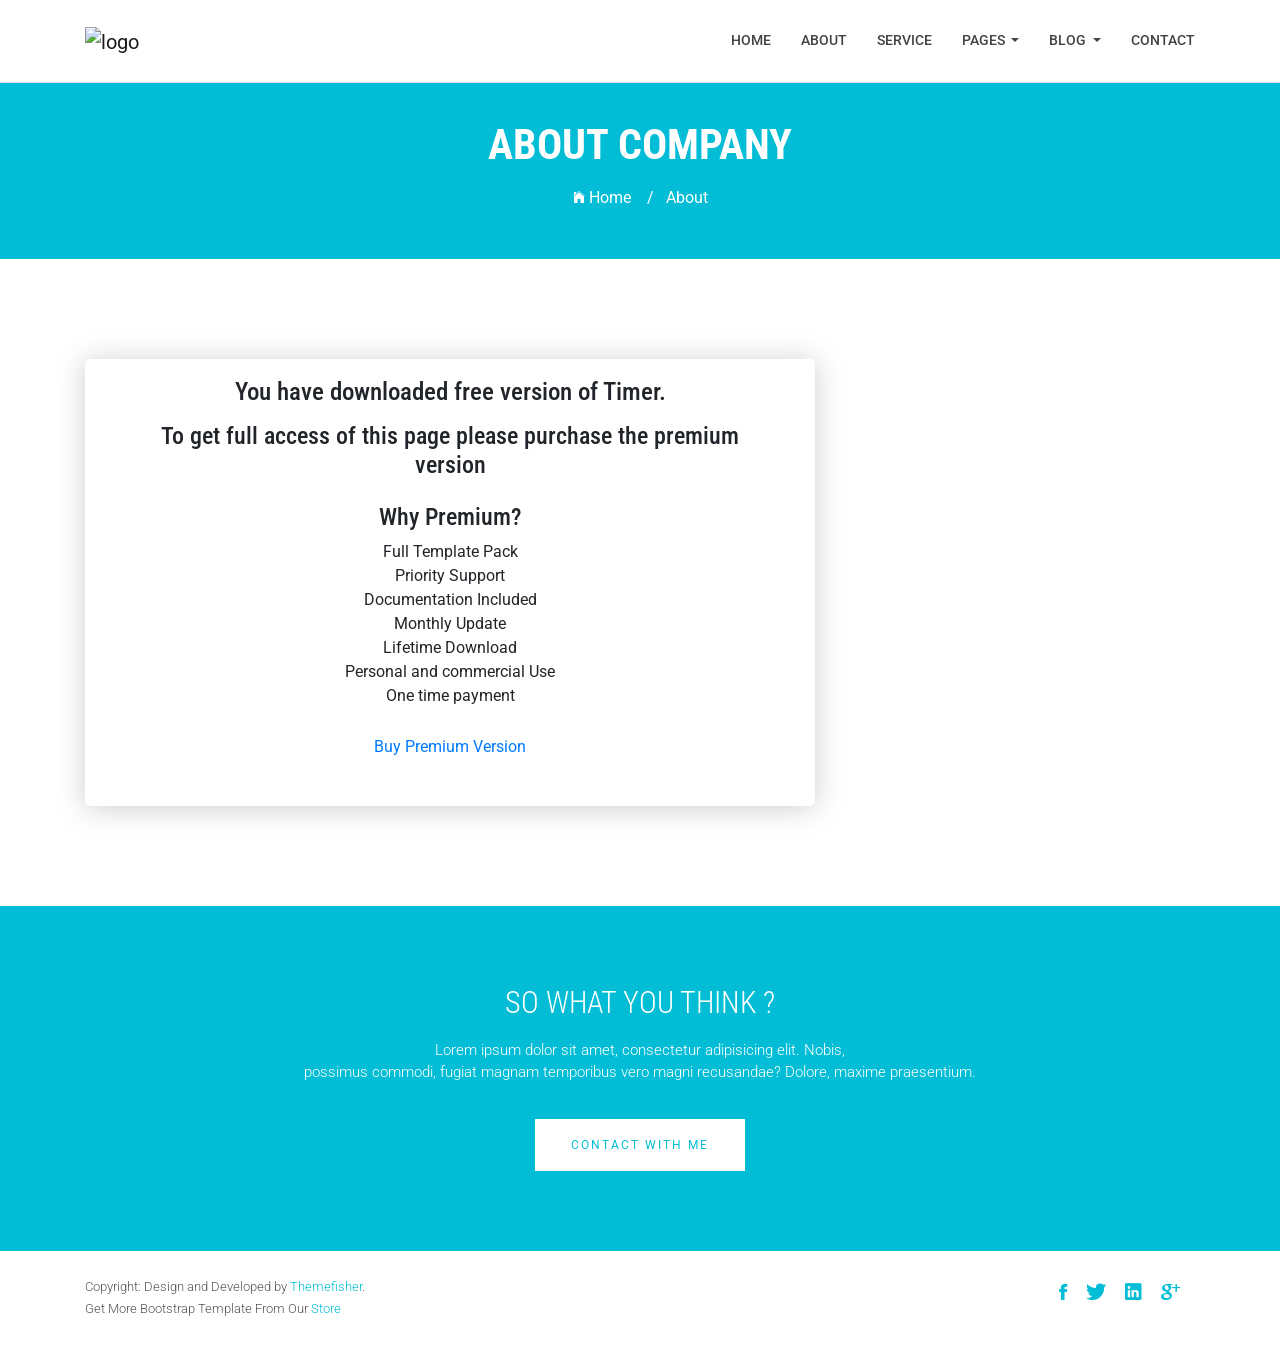
==== about.html @ 64a2effd "Add files via upload" ====
<!DOCTYPE html>
<html class="no-js">
    <head>
        <!-- Basic Page Needs
        ================================================== -->
        <meta charset="utf-8">
        <meta http-equiv="Content-Type" content="text/html; charset=utf-8">
        <link rel="icon" href="favicon.ico">
        <title>Timer Agency Template</title>
        <meta name="description" content="">
        <meta name="keywords" content="">
        <meta name="author" content="">
        <!-- Mobile Specific Metas
        ================================================== -->
        <meta name="format-detection" content="telephone=no">
        <meta name="viewport" content="width=device-width, initial-scale=1">

        
        <!-- Template CSS Files
        ================================================== -->
        <!-- Twitter Bootstrs CSS -->
        <link rel="stylesheet" href="plugins/bootstrap/bootstrap.min.css">
        <!-- Ionicons Fonts Css -->
        <link rel="stylesheet" href="plugins/ionicons/ionicons.min.css">
        <!-- animate css -->
        <link rel="stylesheet" href="plugins/animate-css/animate.css">
        <!-- Hero area slider css-->
        <link rel="stylesheet" href="plugins/slider/slider.css">
        <!-- slick slider -->
        <link rel="stylesheet" href="plugins/slick/slick.css">
        <!-- Fancybox -->
        <link rel="stylesheet" href="plugins/facncybox/jquery.fancybox.css">
        <!-- hover -->
        <link rel="stylesheet" href="plugins/hover/hover-min.css">
        <!-- template main css file -->
        <link rel="stylesheet" href="css/style.css">
    </head>
    <body>

<!--
        ==================================================
        Header Section Start
        ================================================== -->
<section class="top-bar animated-header">
    <div class="container">
        <div class="row">
            <div class="col-lg-12">
                <nav class="navbar navbar-expand-lg navbar-light bg-light">
                    <a class="navbar-brand" href="index.html">
                        <img src="../images/logo.png" alt="logo">
                    </a>
                    <button class="navbar-toggler" type="button" data-toggle="collapse" data-target="#navbarSupportedContent" aria-controls="navbarSupportedContent"
                        aria-expanded="false" aria-label="Toggle navigation">
                        <span class="navbar-toggler-icon"></span>
                    </button>

                    <div class="collapse navbar-collapse" id="navbarSupportedContent">
                        <ul class="navbar-nav ml-auto">
                            <li class="nav-item">
                                <a class="nav-link" href="index.html">Home
                                    <span class="sr-only">(current)</span>
                                </a>
                            </li>
                            <li class="nav-item">
                                <a class="nav-link" href="about.html">About</a>
                            </li>
                            <li class="nav-item">
                                <a class="nav-link" href="service.html">Service</a>
                            </li>
                            <li class="nav-item dropdown">
                                <a class="nav-link dropdown-toggle" href="#" id="navbarDropdown" role="button" data-toggle="dropdown" aria-haspopup="true"
                                    aria-expanded="false">
                                    Pages
                                </a>
                                <div class="dropdown-menu" aria-labelledby="navbarDropdown">
                                    <a class="dropdown-item" href="404.html">404 Page</a>
                                    <a class="dropdown-item" href="gallery.html">Gallery</a>
                                    <a class="dropdown-item" href="single-post.html">Single Post</a>
                                </div>
                            </li>
                            <li class="nav-item dropdown">
                                <a class="nav-link dropdown-toggle" href="#" id="navbarDropdown" role="button" data-toggle="dropdown" aria-haspopup="true"
                                    aria-expanded="false">
                                    Blog
                                </a>
                                <div class="dropdown-menu" aria-labelledby="navbarDropdown">
                                    <a class="dropdown-item" href="blog-fullwidth.html">Blog Full</a>
                                    <a class="dropdown-item" href="blog-left-sidebar.html">Blog Left sidebar</a>
                                    <a class="dropdown-item" href="blog-right-sidebar.html">Blog Right sidebar</a>
                                </div>
                            </li>
                            <li class="nav-item">
                                <a class="nav-link" href="contact.html">Contact</a>
                            </li>
                        </ul>
                    </div>
                </nav>
            </div>
        </div>
    </div>
</section>

        <!-- 
        ================================================== 
            Global Page Section Start
        ================================================== -->
        <section class="global-page-header">
            <div class="container">
                <div class="row">
                    <div class="col-md-12">
                        <div class="block">
                            <h2>About Company</h2>
                            <ol class="breadcrumb list-inline text-center">
                                <li class="list-inline-item">
                                    <a href="index.html">
                                        <i class="ion-ios-home"></i>
                                        Home  &nbsp; &nbsp;/
                                    </a>
                                </li>
                                <li class="active list-inline-item">About</li>
                            </ol>
                        </div>
                    </div>
                </div>
            </div>
        </section>




    <section class="buy-pro" style="padding: 100px 0;">
	<div class="container">
		<div class="row">
			<div class="col-md-8 col-md-offset-2">
				<div class="pro-block text-center" style="padding: 20px 50px; background: white; box-shadow: 0px 2px 28px 0px #7777775e; border-radius: 5px;">
					<h2 style="font-size: 25px; line-height: 1;">You have downloaded free version of Timer.</h2>
					<h4 style="padding: 10px 0 15px 0;">To get full access of this page please purchase the premium version</h4>
					<h4>Why Premium?</h4>
					<ul style="margin-bottom: 20px;">
						<li>Full Template Pack</li>
						<li>Priority Support</li>
						<li>Documentation Included</li>
						<li>Monthly Update</li>
						<li>Lifetime Download</li>
						<li>Personal and commercial Use</li>
						<li>One time payment</li>
					</ul>
					<a href="https://themefisher.com/products/bingo-bootstrap-business-template/" target="_blank" class="btn btn-default" style="margin-bottom: 20px;">Buy Premium Version</a>			
				</div>
			</div>
		</div>
	</div>
</section>


            <!--
            ==================================================
            Call To Action Section Start
            ================================================== -->
            <section id="call-to-action">
                <div class="container">
                    <div class="row">
                        <div class="col-md-12">
                            <div class="block">
                                <h2 class="title wow fadeInDown" data-wow-delay=".3s" data-wow-duration="500ms">SO WHAT YOU THINK ?</h1>
                                <p class="wow fadeInDown" data-wow-delay=".5s" data-wow-duration="500ms">Lorem ipsum dolor sit amet, consectetur adipisicing elit. Nobis,<br>possimus commodi, fugiat magnam temporibus vero magni recusandae? Dolore, maxime praesentium.</p>
                                <a href="contact.html" class="btn btn-default btn-contact wow fadeInDown" data-wow-delay=".7s" data-wow-duration="500ms">Contact With Me</a>
                            </div>
                        </div>
                        
                    </div>
                </div>
            </section>

            <!--
            ==================================================
            Footer Section Start
            ================================================== -->
            <footer id="footer">
                <div class="container">
                    <div class="row content-justify-between">
                        <div class="col-md-8 col-12 text-center text-lg-left text-md-left">
                            <p class="copyright">Copyright: Design and Developed by <a href="http://www.Themefisher.com" target="_blank">Themefisher</a>. <br> 
                                Get More Bootstrap Template From Our 
                                <a href="https://themefisher.com/free-bootstrap-templates/" target="_blank">Store</a>
                            </p>
                        </div>
                        <div class="col-md-4 col-12">
                            <!-- Social Media -->
                            <ul class="social text-center text-md-right text-lg-right">
                                <li>
                                    <a href="http://wwww.fb.com/themefisher" class="Facebook">
                                        <i class="ion-social-facebook"></i>
                                    </a>
                                </li>
                                <li>
                                    <a href="http://wwww.twitter.com/themefisher" class="Twitter">
                                        <i class="ion-social-twitter"></i>
                                    </a>
                                </li>
                                <li>
                                    <a href="#" class="Linkedin">
                                        <i class="ion-social-linkedin"></i>
                                    </a>
                                </li>
                                <li>
                                    <a href="http://wwww.fb.com/themefisher" class="Google Plus">
                                        <i class="ion-social-googleplus"></i>
                                    </a>
                                </li>
                            </ul>
                        </div>
                    </div>
                </div>
            </footer> <!-- /#footer -->

	<!-- Template Javascript Files
	================================================== -->
	<!-- jquery -->
	<script src="plugins/jQurey/jquery.min.js"></script>
	<!-- Form Validation -->
    <script src="plugins/form-validation/jquery.form.js"></script> 
    <script src="plugins/form-validation/jquery.validate.min.js"></script>
	<!-- slick slider -->
	<script src="plugins/slick/slick.min.js"></script>
	<!-- bootstrap js -->
	<script src="plugins/bootstrap/bootstrap.min.js"></script>
	<!-- wow js -->
	<script src="plugins/wow-js/wow.min.js"></script>
	<!-- slider js -->
	<script src="plugins/slider/slider.js"></script>
	<!-- Fancybox -->
	<script src="plugins/facncybox/jquery.fancybox.js"></script>
	<!-- template main js -->
	<script src="js/main.js"></script>
 	</body>
</html>
---- plugins/slider/slider.css ----
/* -------------------------------- 

Primary style

-------------------------------- */


.cd-words-wrapper {
  display: inline-block;
  position: relative;
  text-align: left;
}
.cd-words-wrapper b {
  display: inline-block;
  position: absolute;
  white-space: nowrap;
  left: 0;
  top: 0;
}
.cd-words-wrapper b.is-visible {
  position: relative;
}
.no-js .cd-words-wrapper b {
  opacity: 0;
}
.no-js .cd-words-wrapper b.is-visible {
  opacity: 1;
}


xslide 

-------------------------------- */
.cd-headline.slide span {
  display: inline-block;
  padding: .2em 0;
}
.cd-headline.slide .cd-words-wrapper {
  overflow: hidden;
  vertical-align: top;
  width: auto!important;
}
.cd-headline.slide b {
  opacity: 0;
  top: .2em;
}
.cd-headline.slide b.is-visible {
  top: 0;
  opacity: 1;
  -webkit-animation: slide-in 0.6s;
  -moz-animation: slide-in 0.6s;
  animation: slide-in 0.6s;
}
.cd-headline.slide b.is-hidden {
  -webkit-animation: slide-out 0.6s;
  -moz-animation: slide-out 0.6s;
  animation: slide-out 0.6s;
}

@-webkit-keyframes slide-in {
  0% {
    opacity: 0;
    -webkit-transform: translateY(-100%);
  }
  60% {
    opacity: 1;
    -webkit-transform: translateY(20%);
  }
  100% {
    opacity: 1;
    -webkit-transform: translateY(0);
  }
}
@-moz-keyframes slide-in {
  0% {
    opacity: 0;
    -moz-transform: translateY(-100%);
  }
  60% {
    opacity: 1;
    -moz-transform: translateY(20%);
  }
  100% {
    opacity: 1;
    -moz-transform: translateY(0);
  }
}
@keyframes slide-in {
  0% {
    opacity: 0;
    -webkit-transform: translateY(-100%);
    -moz-transform: translateY(-100%);
    -ms-transform: translateY(-100%);
    -o-transform: translateY(-100%);
    transform: translateY(-100%);
  }
  60% {
    opacity: 1;
    -webkit-transform: translateY(20%);
    -moz-transform: translateY(20%);
    -ms-transform: translateY(20%);
    -o-transform: translateY(20%);
    transform: translateY(20%);
  }
  100% {
    opacity: 1;
    -webkit-transform: translateY(0);
    -moz-transform: translateY(0);
    -ms-transform: translateY(0);
    -o-transform: translateY(0);
    transform: translateY(0);
  }
}
@-webkit-keyframes slide-out {
  0% {
    opacity: 1;
    -webkit-transform: translateY(0);
  }
  60% {
    opacity: 0;
    -webkit-transform: translateY(120%);
  }
  100% {
    opacity: 0;
    -webkit-transform: translateY(100%);
  }
}
@-moz-keyframes slide-out {
  0% {
    opacity: 1;
    -moz-transform: translateY(0);
  }
  60% {
    opacity: 0;
    -moz-transform: translateY(120%);
  }
  100% {
    opacity: 0;
    -moz-transform: translateY(100%);
  }
}
@keyframes slide-out {
  0% {
    opacity: 1;
    -webkit-transform: translateY(0);
    -moz-transform: translateY(0);
    -ms-transform: translateY(0);
    -o-transform: translateY(0);
    transform: translateY(0);
  }
  60% {
    opacity: 0;
    -webkit-transform: translateY(120%);
    -moz-transform: translateY(120%);
    -ms-transform: translateY(120%);
    -o-transform: translateY(120%);
    transform: translateY(120%);
  }
  100% {
    opacity: 0;
    -webkit-transform: translateY(100%);
    -moz-transform: translateY(100%);
    -ms-transform: translateY(100%);
    -o-transform: translateY(100%);
    transform: translateY(100%);
  }
}
/* --------------------------------
---- css/style.css ----
@import url(http://fonts.googleapis.com/css?family=Roboto:400,300,100,500,700);
@import url(http://fonts.googleapis.com/css?family=Roboto+Condensed:400,300,700);
@import url(http://fonts.googleapis.com/css?family=Glegoo);
body {
  font-family: "Roboto", sans-serif;
}

h1, h2, h3, h4, h5, h6 {
  font-family: "Roboto Condensed", sans-serif;
}

h2 {
  font-size: 26px;
}

p {
  font-family: "Roboto", sans-serif;
  line-height: 22px;
  font-size: 16px;
  font-weight: 300;
}

body {
  background: #ffffff;
}

ul {
  padding-left: 0;
}

ul li {
  list-style: none;
}

a:hover {
  text-decoration: none;
}

.section-heading {
  text-align: center;
  margin-bottom: 65px;
}

.section-heading p {
  font-size: 14px;
  font-weight: 300;
  color: #727272;
  line-height: 20px;
}

.title {
  font-size: 30px;
  line-height: 1.1;
  font-weight: 300;
  color: #333;
  text-transform: uppercase;
  margin-bottom: 20px;
}

.subtitle {
  font-size: 24px;
  font-weight: 600;
  margin-bottom: 18px;
  text-transform: uppercase;
}

.subtitle-des {
  color: #727272;
  font-size: 14px;
  margin-bottom: 35px;
  font-weight: 300;
}

.pages {
  padding: 80px 0 40px;
}

.moduler {
  padding: 140px 0;
}

.social-share li {
  display: inline-block;
  margin: 3px 1px;
}

.social-share a {
  font-size: 20px;
  color: #fff;
  background: #02bdd5;
  padding: 4px 10px;
  display: inline-block;
}

.fancybox-close {
  background: url("../images/icons/close.png") no-repeat scroll 0 0 transparent;
  height: 50px;
  right: 0;
  top: 0;
  width: 50px;
}

.fancybox-next span {
  background: url("../images/icons/right.png") no-repeat scroll center center #009ee3;
  height: 50px;
  width: 50px;
  right: 0;
}

.fancybox-prev span {
  background: url("../images/icons/left.png") no-repeat scroll center center #009ee3;
  height: 50px;
  width: 50px;
  left: 0;
}

.fancybox-title {
  padding: 15px 8px;
}

.fancybox-title h3 {
  font-size: 15px;
  margin: 0;
}

.global-page-header {
  background-attachment: fixed;
  background-size: cover;
  padding: 120px 0 25px 0;
  position: relative;
  background: #02bdd5;
  color: #fff;
}

.global-page-header h2 {
  font-size: 42px;
  font-weight: bold;
  color: #fff;
  text-transform: uppercase;
}

.global-page-header .breadcrumb {
  background: none;
  font-size: 16px;
  padding: 8px  0;
  display: block;
}

.global-page-header .breadcrumb .active, .global-page-header .breadcrumb li a {
  color: #fff;
}

.global-page-header .block {
  position: relative;
  z-index: 9;
  text-align: center;
}

.works-fit {
  padding: 40px 0;
}

.works-fit figure .buttons {
  left: 14%;
}

.company-description {
  margin-top: 80px;
}

.company-description .block h3 {
  margin-top: 0;
}

.company-description .block p {
  color: #727272;
}

/*=== MEDIA QUERY ===*/
.top-bar {
  position: fixed;
  top: 0;
  width: 100%;
  background: #fff;
  color: #fff;
  transition: all 0.2s ease-out 0s;
  padding: 15px 0;
  box-shadow: 0 0 3px 0 rgba(0, 0, 0, 0.1);
  border-bottom: 1px solid #dedede;
  z-index: 10;
}

.top-bar.animated-header {
  padding: 20px 0;
  background: #fff;
  box-shadow: none;
}

.navbar {
  border: 0;
  border-radius: 0;
  margin-bottom: 0;
  padding: 0;
}

.navbar.bg-light {
  background: #fff !important;
}

.navbar .nav-item .nav-link {
  color: #444 !important;
  font-size: 14px;
  font-weight: 500;
  transition: .3s all;
  text-transform: uppercase;
  padding: 5px 15px;
  display: block;
}

.navbar .nav-item .nav-link:hover {
  color: #02bdd5 !important;
}

.navbar .nav-item:last-child .nav-link {
  padding-right: 0;
}

.dropdown-menu {
  background: #222222;
  border: 0;
  border-radius: 0;
  padding: 15px;
  box-shadow: none;
  display: block;
  opacity: 0;
  z-index: 1;
  visibility: hidden;
  -webkit-transform: scale(0.8);
          transform: scale(0.8);
  transition: visibility 500ms, opacity 500ms, -webkit-transform 500ms cubic-bezier(0.43, 0.26, 0.11, 0.99);
  transition: visibility 500ms, opacity 500ms, transform 500ms cubic-bezier(0.43, 0.26, 0.11, 0.99);
  transition: visibility 500ms, opacity 500ms, transform 500ms cubic-bezier(0.43, 0.26, 0.11, 0.99), -webkit-transform 500ms cubic-bezier(0.43, 0.26, 0.11, 0.99);
}

@media (max-width: 991px) {
  .dropdown-menu {
    display: none;
    opacity: unset;
    visibility: unset;
    -webkit-transform: scale(1);
            transform: scale(1);
  }
}

.dropdown-item {
  color: #fff;
  display: block;
  font-size: 14px;
  font-weight: 500;
  line-height: normal;
  text-decoration: none;
  padding: 8px 0;
  transition: .3s all;
}

.dropdown-item:not(:last-child) {
  border-bottom: 1px solid rgba(0, 0, 0, 0.1);
}

.dropdown-item:hover {
  color: #02bdd5 !important;
  background: transparent;
}

.dropdown:hover .dropdown-menu {
  opacity: 1;
  visibility: visible;
  -webkit-transform: scale(1);
          transform: scale(1);
}

#hero-area {
  background: url("../images/slider.jpg") no-repeat 50%;
  background-size: cover;
  background-attachment: fixed;
  padding: 230px 0;
  color: #fff;
  box-shadow: 0 0 8px rgba(0, 0, 0, 0.3);
  position: relative;
}

#hero-area:before {
  content: '';
  z-index: 9;
  background: rgba(255, 255, 255, 0.78);
  position: absolute;
  top: 0;
  left: 0;
  right: 0;
  bottom: 0;
}

#hero-area .block {
  position: relative;
  z-index: 9;
}

#hero-area h1 {
  font-size: 40px;
  line-height: 50px;
  color: #333;
  font-weight: 700;
  margin-bottom: 15px;
  text-transform: uppercase;
}

#hero-area h2 {
  font-size: 18px;
  font-weight: 300;
  margin-bottom: 38px;
  line-height: 27px;
  text-transform: uppercase;
  color: #666;
  font-family: 'Roboto', sans-serif;
  margin-top: 25px;
}

#hero-area .btn {
  background: #414141;
  border: none;
  color: #fff;
  padding: 20px 35px;
  margin-top: 30px;
  font-size: 16px;
  font-size: 13px;
  line-height: 1em;
  text-transform: uppercase;
  letter-spacing: normal;
  border-radius: 0;
}

#call-to-action {
  background: #02bdd5;
  background-size: cover;
  background-attachment: fixed;
  padding: 80px 0;
  text-align: center;
  position: relative;
  color: #fff;
}

#call-to-action .block {
  position: relative;
  z-index: 9;
  color: #fff;
}

#call-to-action .block h2 {
  margin-bottom: 15px;
  color: #fff;
}

#call-to-action .block p {
  font-size: 15px;
  font-weight: 300;
  font-family: 'Roboto', sans-serif;
  margin-top: 20px;
}

#call-to-action .block .btn-contact {
  background: #fff;
  border: 2px solid #fff;
  color: #02bdd5;
  padding: 15px 34px;
  margin-top: 20px;
  font-size: 12px;
  letter-spacing: 2px;
  text-transform: uppercase;
  border-radius: 0;
  transition: all linear .2s;
}

#call-to-action .block .btn-contact i {
  margin-right: 10px;
}

#call-to-action .block .btn-contact:hover {
  color: #fff;
  background: #02bdd5;
}

#about {
  padding: 110px 0;
}

#about .block {
  padding: 20px 30px 0 30px;
}

#about .block h2 {
  font-size: 24px;
  font-weight: 600;
  margin-bottom: 30px;
  text-transform: uppercase;
}

#about .block p {
  color: #727272;
  font-size: 16px;
  line-height: 28px;
  margin-bottom: 35px;
}

#about .block img {
  max-width: 100%;
}

.about-feature {
  margin-top: 50px;
}

.about-feature .block {
  color: #fff;
  padding: 85px 65px;
  float: left;
}

.about-feature .block p {
  font-weight: 300;
}

.about-feature .about-feature-1 {
  background: #02bdd5;
}

.about-feature .about-feature-2 {
  background: #00B0C7;
}

.about-feature .about-feature-3 {
  background: #00A6BB;
}

.works {
  padding: 80px 0;
  background: #FCFCFC;
}

.works .block {
  position: relative;
  z-index: 99;
}

.works .block:hover .img-overly .overly {
  opacity: 1;
}

.works .block h4 {
  padding: 20px 15px;
  margin-top: 0;
  color: #666;
}

.works .block .img-overly {
  position: relative;
  background: rgba(0, 0, 0, 0.85);
}

.works .block .img-overly img {
  border-radius: 0;
}

.works .block .img-overly .overly {
  background: rgba(57, 181, 74, 0.9);
  position: absolute;
  top: 0;
  right: 0;
  left: 0;
  bottom: 0;
  opacity: 0;
  transition: .3s all;
}

.works .block .img-overly .overly a {
  position: absolute;
  top: 45%;
  left: 22%;
}

.works .block .img-overly .overly a i {
  font-size: 30px;
  color: #fff;
}

figure {
  background: #fff;
  margin-bottom: 45px;
  box-shadow: 0 2px 5px 0 rgba(0, 0, 0, 0.04), 0 2px 10px 0 rgba(0, 0, 0, 0.06);
}

figure .img-wrapper {
  position: relative;
  overflow: hidden;
}

figure img {
  -webkit-transform: scale3d(1, 1, 1);
  transform: scale3d(1, 1, 1);
  transition: -webkit-transform 400ms;
  transition: transform 400ms;
  transition: transform 400ms, -webkit-transform 400ms;
}

figure:hover img {
  -webkit-transform: scale3d(1.2, 1.2, 1);
  transform: scale3d(1.2, 1.2, 1);
}

figure:hover .overlay {
  opacity: 1;
}

figure:hover .overlay .buttons a {
  -webkit-transform: scale3d(1, 1, 1);
  transform: scale3d(1, 1, 1);
}

figure .overlay {
  position: absolute;
  top: 0;
  left: 0;
  right: 0;
  bottom: 0;
  padding: 10px;
  text-align: center;
  background: rgba(0, 0, 0, 0.7);
  opacity: 0;
  transition: opacity 400ms;
}

figure .overlay a {
  display: inline-block;
  color: #fff;
  padding: 10px 23px;
  line-height: 1;
  border: 1px solid #fff;
  border-radius: 0px;
  margin: 4px;
  -webkit-transform: scale3d(0, 0, 0);
  transform: scale3d(0, 0, 0);
  transition: all 400ms;
}

figure .overlay a:hover {
  text-decoration: none;
}

figure .overlay:hover a {
  -webkit-transform: scale3d(1, 1, 1);
  transform: scale3d(1, 1, 1);
}

figure .buttons {
  margin-top: 40%;
  text-align: center;
  -webkit-transform: translateY(-50%);
          transform: translateY(-50%);
  display: inline-block;
}

figure .buttons a:hover {
  background: #02bdd5;
  border-color: #02bdd5;
}

figure .buttons a:focus {
  text-decoration: none;
}

figure figcaption {
  padding: 20px 25px;
  margin-top: 0;
  color: #666;
}

figure figcaption h4 {
  margin: 0;
}

figure figcaption h4 a {
  color: #02bdd5;
}

figure figcaption p {
  font-size: 14px;
  margin-bottom: 0;
  margin-top: 5px;
}

#feature {
  padding: 80px 0;
}

#feature .media {
  margin: 0px 0 70px 0;
}

#feature .media .media-left {
  padding-right: 25px;
}

#feature h3 {
  color: #222222;
  font-size: 18px;
  text-transform: uppercase;
  text-align: center;
  margin-bottom: 20px;
  margin: 0px 0px 15px;
  font-weight: 400;
}

#feature p {
  line-height: 25px;
  font-size: 14px;
  color: #777777;
}

#feature .icon {
  text-decoration: none;
  color: #fff;
  background-color: #02bdd5;
  height: 100px;
  text-align: center;
  width: 100px;
  font-size: 50px;
  line-height: 100px;
  overflow: hidden;
  -webkit-border-radius: 50%;
  -moz-border-radius: 50%;
  -ms-border-radius: 50%;
  -o-border-radius: 50%;
  text-shadow: #00a4ba 1px 1px, #00a4ba 2px 2px, #00a4ba 3px 3px, #00a4ba 4px 4px, #00a4ba 5px 5px, #00a4ba 6px 6px, #00a4ba 7px 7px, #00a4ba 8px 8px, #00a4ba 9px 9px, #00a4ba 10px 10px, #00a4ba 11px 11px, #00a4ba 12px 12px, #00a4ba 13px 13px, #00a4ba 14px 14px, #00a4ba 15px 15px, #00a4ba 16px 16px, #00a4ba 17px 17px, #00a4ba 18px 18px, #00a4ba 19px 19px, #00a4ba 20px 20px, #00a4ba 21px 21px, #00a4ba 22px 22px, #00a4ba 23px 23px, #00a4ba 24px 24px, #00a4ba 25px 25px, #00a4ba 26px 26px, #00a4ba 27px 27px, #00a4ba 28px 28px, #00a4ba 29px 29px, #00a4ba 30px 30px, #00a4ba 31px 31px, #00a4ba 32px 32px, #00a4ba 33px 33px, #00a4ba 34px 34px, #00a4ba 35px 35px, #00a4ba 36px 36px, #00a4ba 37px 37px, #00a4ba 38px 38px, #00a4ba 39px 39px, #00a4ba 40px 40px, #00a4ba 41px 41px, #00a4ba 42px 42px, #00a4ba 43px 43px, #00a4ba 44px 44px, #00a4ba 45px 45px, #00a4ba 46px 46px, #00a4ba 47px 47px, #00a4ba 48px 48px, #00a4ba 49px 49px, #00a4ba 50px 50px, #00a4ba 51px 51px, #00a4ba 52px 52px, #00a4ba 53px 53px, #00a4ba 54px 54px, #00a4ba 55px 55px, #00a4ba 56px 56px, #00a4ba 57px 57px, #00a4ba 58px 58px, #00a4ba 59px 59px, #00a4ba 60px 60px, #00a4ba 61px 61px, #00a4ba 62px 62px, #00a4ba 63px 63px, #00a4ba 64px 64px, #00a4ba 65px 65px, #00a4ba 66px 66px, #00a4ba 67px 67px, #00a4ba 68px 68px, #00a4ba 69px 69px, #00a4ba 70px 70px, #00a4ba 71px 71px, #00a4ba 72px 72px, #00a4ba 73px 73px, #00a4ba 74px 74px, #00a4ba 75px 75px, #00a4ba 76px 76px, #00a4ba 77px 77px, #00a4ba 78px 78px, #00a4ba 79px 79px, #00a4ba 80px 80px, #00a4ba 81px 81px, #00a4ba 82px 82px, #00a4ba 83px 83px, #00a4ba 84px 84px, #00a4ba 85px 85px, #00a4ba 86px 86px, #00a4ba 87px 87px, #00a4ba 88px 88px, #00a4ba 89px 89px, #00a4ba 90px 90px, #00a4ba 91px 91px, #00a4ba 92px 92px, #00a4ba 93px 93px, #00a4ba 94px 94px, #00a4ba 95px 95px, #00a4ba 96px 96px, #00a4ba 97px 97px, #00a4ba 98px 98px, #00a4ba 99px 99px, #00a4ba 100px 100px;
}

.wrapper_404 h1 {
  font-size: 200px;
  color: #02bdd5;
  line-height: 1;
}

.wrapper_404 h2 {
  font-size: 50px;
  margin-top: 0;
}

.wrapper_404 .btn-home {
  background: #414141;
  border: none;
  color: #fff;
  padding: 20px 35px;
  margin-top: 10px;
  font-size: 16px;
  font-size: 13px;
  line-height: 1em;
  text-transform: uppercase;
  letter-spacing: normal;
  border-radius: 0;
  transition: all linear .2s;
}

#blog-full-width {
  padding: 40px 0 80px;
}

article {
  padding: 30px 0;
}

.blog-content h2 {
  font-family: 'Roboto', sans-serif;
}

.blog-content h2 a {
  color: #444;
  font-weight: 400;
  font-size: 30px;
}

.blog-content .blog-meta {
  color: #9a9a9a;
  font-weight: 300;
  margin-bottom: 25px;
}

.blog-content .blog-meta span:after {
  content: '/';
  padding: 0 3px 0 6px;
}

.blog-content .blog-meta a {
  color: #acacac;
}

.blog-content .blog-meta p {
  margin-top: 20px;
}

.blog-content .btn-details {
  color: #02bdd5;
  padding: 0;
  background: #02bdd5;
  color: #fff;
  padding: 8px 18px;
  border-radius: 0;
  margin-top: 15px;
  border: 1px solid #fff;
  box-shadow: 0px 0px 0px 1px #02bdd5;
}

.blog-post-image {
  margin-top: 30px;
}

.sidebar {
  padding-top: 60px;
}

.sidebar .widget {
  margin-bottom: 40px;
  padding: 15px;
  border: 1px solid #dedede;
}

.sidebar .widget h3 {
  margin-top: 8px;
}

.sidebar .search input.form-control {
  border-right: 0;
  border-radius: 0;
  box-shadow: inset 0 0px 0px rgba(0, 0, 0, 0.075);
}

.sidebar .search button {
  border-left: 0;
}

.sidebar .search button:hover {
  background: transparent;
}

.sidebar .author .author-img img {
  width: 90px;
  border-radius: 100%;
  margin-top: -40px;
  border: 3px solid #fff;
}

.sidebar .author .author-bio p {
  font-size: 14px;
  color: #888;
}

.sidebar .categories ul li {
  border-bottom: 1px solid #f0f0f0;
  padding: 10px 0;
  list-style: none;
}

.sidebar .categories ul li span.badge {
  float: right;
  background: transparent;
  color: #444;
  border: 1px solid #dedede;
  border-radius: 0;
}

.sidebar .categories ul li a {
  color: #555;
}

.sidebar .categories ul li:last-child {
  border-bottom: none;
}

.sidebar .recent-post ul li {
  margin: 20px 0;
}

.sidebar .recent-post ul li a {
  color: #555;
  font-size: 15px;
}

.sidebar .recent-post ul li a:hover {
  color: #02bdd5;
}

.sidebar .recent-post time {
  font-weight: 300;
  color: #999;
  font-size: 12px;
}

#clients {
  padding: 30px 0 60px;
}

.slick-slide:focus {
  outline: 0;
}

#contact-section {
  padding: 90px 0;
}

#contact-section .contact-form {
  margin-top: 42px;
}

#contact-section .contact-form .btn-send {
  color: #fff;
  outline: none;
  background: #02bdd5;
  transition: all linear .2s;
  border-color: #02bdd5;
  border-radius: 0;
}

#contact-section input {
  display: block;
  height: 40px;
  padding: 6px 12px;
  font-size: 13px;
  line-height: 1.428571429;
  background-color: #fff;
  background-image: none;
  border: 1px solid #ccc;
  border-radius: 4px;
  box-shadow: inset 0 1px 1px rgba(0, 0, 0, 0.075);
  transition: border-color ease-in-out 0.15s, box-shadow ease-in-out 0.15s;
  border-radius: 1px;
  border: 1px solid rgba(111, 121, 122, 0.3);
  box-shadow: none;
  -webkit-box-shadow: none;
}

#contact-section textarea {
  display: block;
  border-radius: 0;
  width: 100%;
  padding: 6px 12px;
  font-size: 14px;
  line-height: 1.42857143;
  color: #555555;
  background-color: #fff;
  background-image: none;
  border: 1px solid #cccccc;
  box-shadow: none;
  transition: border-color ease-in-out 0.15s, box-shadow ease-in-out 0.15s;
}

#contact-section .address, #contact-section .email, #contact-section .phone {
  text-align: center;
  background: #F7F7F7;
  padding: 20px 0 40px 0;
  margin-bottom: 20px;
}

#contact-section .address i, #contact-section .email i, #contact-section .phone i {
  font-size: 45px;
  color: #02bdd5;
}

#contact-section .address h5, #contact-section .email h5, #contact-section .phone h5 {
  font-size: 16px;
  line-height: 1.4;
}

#contact-section .address-details {
  padding-top: 70px;
}

#map-canvas {
  width: 100%;
  height: 350px;
  background-color: #CCC;
}

.error {
  padding: 10px;
  color: #D8000C;
  border-radius: 2px;
  font-size: 14px;
  background-color: #FFBABA;
}

.success {
  background-color: #6cb670;
  border-radius: 2px;
  color: #fff;
  font-size: 14px;
  padding: 10px;
}

#error, #success {
  display: none;
  margin-bottom: 10px;
}

.gallery {
  padding: 100px;
}

.gallery figure .buttons {
  left: 40%;
}

.portfolio-meta span {
  margin: 5px 10px;
  font-weight: 300;
}

.portfolio-meta span a {
  color: #fff;
}

.single-post {
  padding: 80px 0 20px;
}

.single-post .post-content {
  padding: 40px 0;
}

.single-post .post-content ol li, .single-post .post-content ul li {
  color: #666;
}

.single-post .media {
  border: 1px solid #dedede;
  padding: 30px 20px;
}

.single-post .media .media-body a {
  color: #02bdd5;
  font-size: 12px;
}

.single-post .media .media {
  border: none;
}

.single-post .comments {
  margin-top: 40px;
}

.single-post .post-comment {
  margin-top: 40px;
}

.single-post .post-comment h3 {
  margin-bottom: 15px;
}

.single-post .post-comment .form-control {
  box-shadow: none;
  border-radius: 0;
}

.single-post .post-comment .btn-send {
  background: #02bdd5;
  color: #fff;
  border-radius: 0;
}

/* portfolio single */
.work-single {
  padding: 100px 0 20px;
}

.work-single h3 {
  font-size: 30px;
  margin-bottom: 25px;
}

.work-single-image {
  margin-bottom: 35px;
}

.work-single-content p {
  margin-bottom: 30px;
}

.work-single blockquote {
  margin-bottom: 30px;
  padding: 30px 25px;
  background: #eae9ec;
  color: #848484;
}

.work-single-sidebar {
  background: #eae9ec;
  margin: 70px 0 50px;
  position: -webkit-sticky;
  position: sticky;
  top: 100px;
  padding: 30px 25px;
}

.work-single-sidebar h5 {
  margin-bottom: 8px;
}

.work-single-sidebar h6 {
  margin-bottom: 20px;
}

.btn-work {
  color: #fff;
  background: #02bdd5;
  border-radius: 0;
}

#product-showcase-banner {
  padding-top: 160px;
}

#product-showcase-banner .block {
  padding: 20px 0 20px 50px;
}

#product-showcase-banner .block h2 {
  font-size: 40px;
  color: #02bdd5;
  margin-bottom: 20px;
  margin-top: 0;
}

#product-showcase-banner .block p {
  color: #666;
  line-height: 25px;
}

#product-showcase-banner .block .buttons {
  margin-top: 25px;
}

#product-showcase-banner .block .buttons .btn {
  color: #fff;
  border: none;
  padding: 12px 40px;
  transition: .2s all;
  letter-spacing: 2px;
  font-size: 15px;
}

#product-showcase-banner .block .buttons .btn-demo {
  background: #5abd4f;
  margin-right: 8px;
  border-bottom: 3px solid #429E38;
}

#product-showcase-banner .block .buttons .btn-demo:hover {
  background: #429E38;
}

#product-showcase-banner .block .buttons .btn-buy {
  background: #00AEDA;
  border-bottom: 3px solid #0190B5;
}

#product-showcase-banner .block .buttons .btn-buy:hover {
  background: #0190B5;
}

#product-showcase-banner .block .buttons .btn-buy span {
  margin-right: 8px;
  font-weight: bold;
}

#product-description {
  padding-top: 80px;
}

#product-description .block {
  height: 400px;
  overflow: hidden;
  margin-top: 35px;
  border-bottom: 1px solid #dedede;
  padding-top: 30px;
  position: relative;
  webkit-transform: translateZ(0);
  -webkit-transform: translateZ(0);
          transform: translateZ(0);
}

#product-description .block:hover img {
  -webkit-transform: translateY(20px);
  transform: translateY(20px);
}

#product-description .block img {
  position: absolute;
  top: 10px;
  left: 0;
  -webkit-transform: translateY(60px);
  transform: translateY(60px);
  transition: -webkit-transform 0.35s cubic-bezier(0.645, 0.045, 0.355, 1);
  transition: transform 0.35s cubic-bezier(0.645, 0.045, 0.355, 1);
  transition: transform 0.35s cubic-bezier(0.645, 0.045, 0.355, 1), -webkit-transform 0.35s cubic-bezier(0.645, 0.045, 0.355, 1);
}

#product-description .block .content {
  width: 60%;
  padding-top: 70px;
}

#product-description .block .content h3 {
  font-size: 32px;
  color: #5c5c5c;
}

#product-description .block .content p {
  color: #787f8c;
  line-height: 25px;
}

#related-items {
  padding: 60px 0 110px;
}

#related-items .title {
  border-bottom: 1px solid #dedede;
  padding: 10px 0;
  margin: 5px 15px 30px 15px;
  text-align: left;
  color: #777;
}

#related-items .product-details {
  margin-bottom: 0;
}

#related-items .block {
  position: relative;
  background: #fff;
  margin-bottom: 45px;
  box-shadow: 0 0px 1px rgba(0, 0, 0, 0.14);
}

#related-items .block:hover .img-overly .overly {
  opacity: 1;
}

#related-items .block h4 {
  padding: 20px 15px;
  margin-top: 0;
  color: #666;
}

#related-items .block h4 span {
  float: right;
  color: #02bdd5;
}

#related-items .block .img-overly {
  position: relative;
  background: rgba(0, 0, 0, 0.85);
}

#related-items .block .img-overly img {
  border-radius: 0;
}

#related-items .block .img-overly .overly {
  background: rgba(57, 181, 74, 0.9);
  position: absolute;
  top: 0;
  right: 0;
  left: 0;
  bottom: 0;
  opacity: 0;
  transition: .3s all;
}

#related-items .block .img-overly .overly a {
  position: absolute;
  top: 45%;
  left: 45%;
}

#related-items .block .img-overly .overly a i {
  font-size: 30px;
  color: #fff;
}

.service-page .service-parts .block {
  margin-bottom: 40px;
  text-align: center;
}

.service-page .service-parts .block i {
  font-size: 35px;
  color: #02bdd5;
}

.service-page .service-parts .block p {
  padding: 0 8px;
  font-size: 14px;
  color: #777;
  line-height: 1.7;
}

#team {
  margin: 50px 0;
}

.team-member {
  margin-top: 30px;
}

.team-member:hover .team-img img {
  opacity: .8;
}

.team-member .team-img {
  position: relative;
}

.team-member .team-img .team-pic {
  width: 100%;
}

.team-member .team_designation {
  font-size: 13px;
}

.team-member h3 {
  color: #02bdd5;
  margin-bottom: 0;
  font-size: 20px;
}

.team-member p {
  font-size: 14px;
}

.team-member .social-icons a {
  background: #02bdd5;
  color: #fff;
  padding: 4px 8px;
  display: inline-block;
  font-size: 15px;
}

.team-member .social-icons .facebook {
  padding: 4px 12px;
}

#footer {
  background: #fff;
  padding: 25px 0;
  color: #555;
}

#footer .copyright {
  font-size: 13px;
  margin-bottom: 0;
}

#footer .copyright a {
  color: #02bdd5;
}

#footer .social {
  text-align: right;
  margin-bottom: 0;
}

#footer .social li {
  display: inline-block;
  margin-right: 15px;
}

#footer .social li a {
  font-size: 22px;
  color: #02bdd5;
}

.cd-headline.slide .cd-words-wrapper {
  color: #02bdd5;
}

ul.social-icons {
  height: auto;
  overflow: hidden;
  list-style: none !important;
  margin-bottom: 10px;
}

ul.social-icons li {
  float: none;
  display: inline-block;
  height: 36px;
}

#copyright a:hover, #copyright nav .menu li a:hover {
  color: #e4e4e4 !important;
}

#copyright a {
  text-decoration: none;
}

#copyright a:hover {
  text-decoration: none;
}

/*# sourceMappingURL=maps/style.css.map */
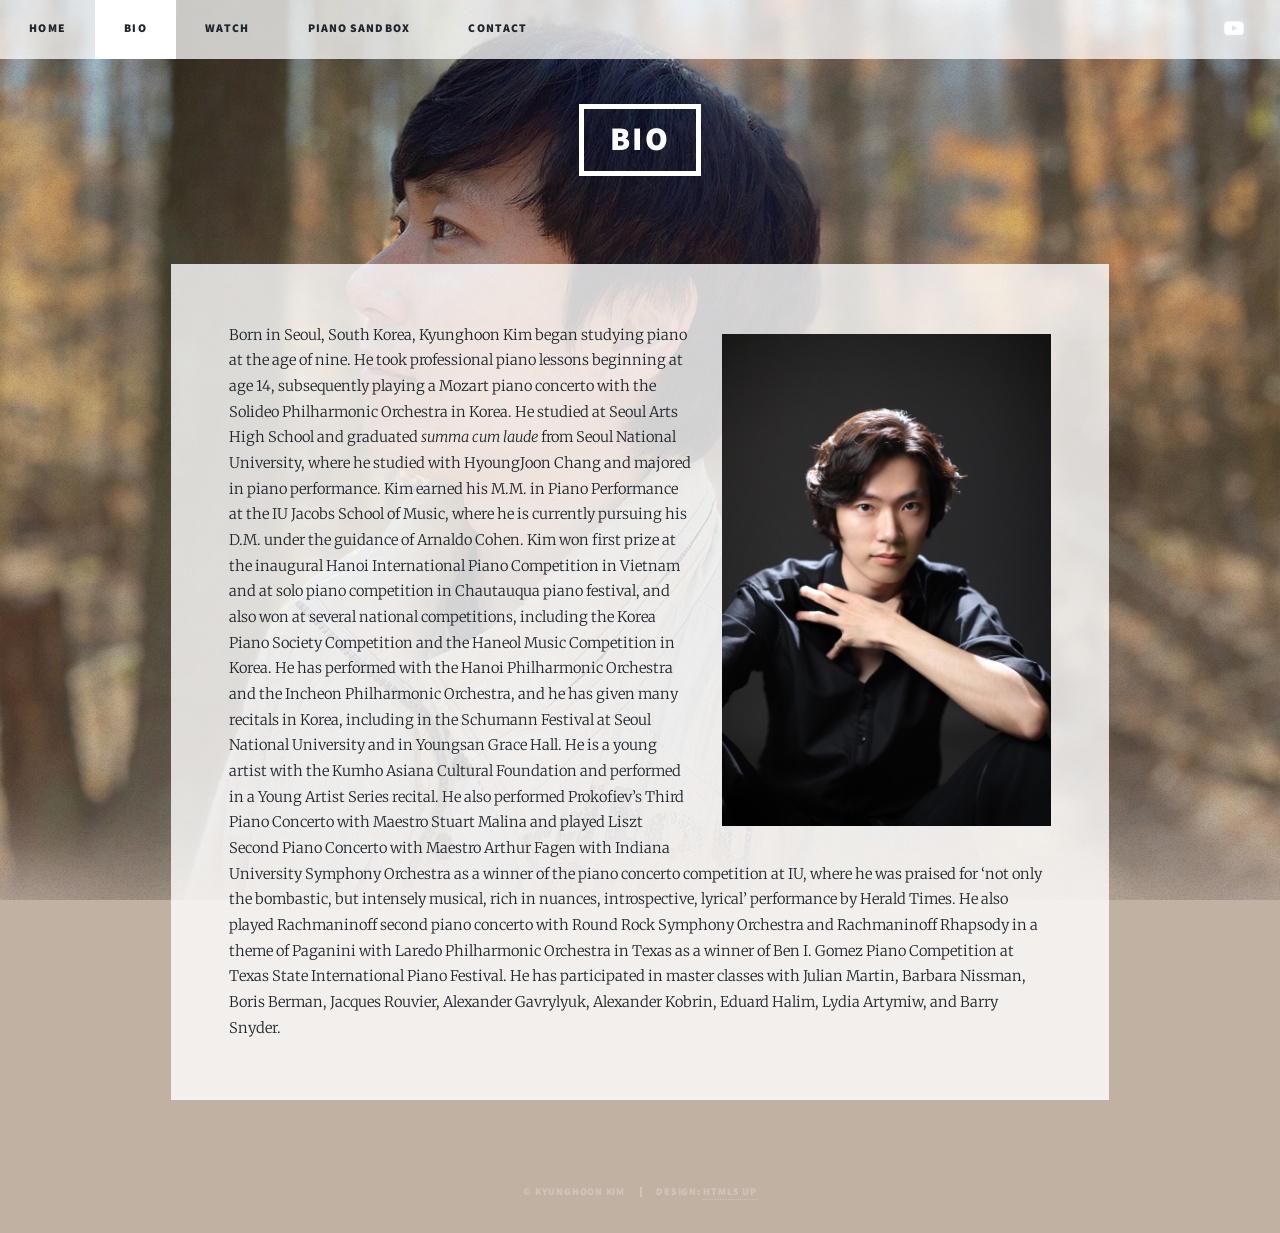
==== commit dba4c7e2: "Add files via upload" ====
--- a/about.html
+++ b/about.html
@@ -1,237 +1,63 @@
-<!DOCTYPE html>
-<html class="no-js">
-    <head>
-        <!-- Basic Page Needs
-        ================================================== -->
-        <meta charset="utf-8">
-        <meta http-equiv="Content-Type" content="text/html; charset=utf-8">
-        <link rel="icon" href="favicon.ico">
-        <title>Timer Agency Template</title>
-        <meta name="description" content="">
-        <meta name="keywords" content="">
-        <meta name="author" content="">
-        <!-- Mobile Specific Metas
-        ================================================== -->
-        <meta name="format-detection" content="telephone=no">
-        <meta name="viewport" content="width=device-width, initial-scale=1">
-
-        
-        <!-- Template CSS Files
-        ================================================== -->
-        <!-- Twitter Bootstrs CSS -->
-        <link rel="stylesheet" href="plugins/bootstrap/bootstrap.min.css">
-        <!-- Ionicons Fonts Css -->
-        <link rel="stylesheet" href="plugins/ionicons/ionicons.min.css">
-        <!-- animate css -->
-        <link rel="stylesheet" href="plugins/animate-css/animate.css">
-        <!-- Hero area slider css-->
-        <link rel="stylesheet" href="plugins/slider/slider.css">
-        <!-- slick slider -->
-        <link rel="stylesheet" href="plugins/slick/slick.css">
-        <!-- Fancybox -->
-        <link rel="stylesheet" href="plugins/facncybox/jquery.fancybox.css">
-        <!-- hover -->
-        <link rel="stylesheet" href="plugins/hover/hover-min.css">
-        <!-- template main css file -->
-        <link rel="stylesheet" href="css/style.css">
-    </head>
-    <body>
-
-<!--
-        ==================================================
-        Header Section Start
-        ================================================== -->
-<section class="top-bar animated-header">
-    <div class="container">
-        <div class="row">
-            <div class="col-lg-12">
-                <nav class="navbar navbar-expand-lg navbar-light bg-light">
-                    <a class="navbar-brand" href="index.html">
-                        <img src="../images/logo.png" alt="logo">
-                    </a>
-                    <button class="navbar-toggler" type="button" data-toggle="collapse" data-target="#navbarSupportedContent" aria-controls="navbarSupportedContent"
-                        aria-expanded="false" aria-label="Toggle navigation">
-                        <span class="navbar-toggler-icon"></span>
-                    </button>
-
-                    <div class="collapse navbar-collapse" id="navbarSupportedContent">
-                        <ul class="navbar-nav ml-auto">
-                            <li class="nav-item">
-                                <a class="nav-link" href="index.html">Home
-                                    <span class="sr-only">(current)</span>
-                                </a>
-                            </li>
-                            <li class="nav-item">
-                                <a class="nav-link" href="about.html">About</a>
-                            </li>
-                            <li class="nav-item">
-                                <a class="nav-link" href="service.html">Service</a>
-                            </li>
-                            <li class="nav-item dropdown">
-                                <a class="nav-link dropdown-toggle" href="#" id="navbarDropdown" role="button" data-toggle="dropdown" aria-haspopup="true"
-                                    aria-expanded="false">
-                                    Pages
-                                </a>
-                                <div class="dropdown-menu" aria-labelledby="navbarDropdown">
-                                    <a class="dropdown-item" href="404.html">404 Page</a>
-                                    <a class="dropdown-item" href="gallery.html">Gallery</a>
-                                    <a class="dropdown-item" href="single-post.html">Single Post</a>
-                                </div>
-                            </li>
-                            <li class="nav-item dropdown">
-                                <a class="nav-link dropdown-toggle" href="#" id="navbarDropdown" role="button" data-toggle="dropdown" aria-haspopup="true"
-                                    aria-expanded="false">
-                                    Blog
-                                </a>
-                                <div class="dropdown-menu" aria-labelledby="navbarDropdown">
-                                    <a class="dropdown-item" href="blog-fullwidth.html">Blog Full</a>
-                                    <a class="dropdown-item" href="blog-left-sidebar.html">Blog Left sidebar</a>
-                                    <a class="dropdown-item" href="blog-right-sidebar.html">Blog Right sidebar</a>
-                                </div>
-                            </li>
-                            <li class="nav-item">
-                                <a class="nav-link" href="contact.html">Contact</a>
-                            </li>
-                        </ul>
-                    </div>
-                </nav>
-            </div>
-        </div>
-    </div>
-</section>
-
-        <!-- 
-        ================================================== 
-            Global Page Section Start
-        ================================================== -->
-        <section class="global-page-header">
-            <div class="container">
-                <div class="row">
-                    <div class="col-md-12">
-                        <div class="block">
-                            <h2>About Company</h2>
-                            <ol class="breadcrumb list-inline text-center">
-                                <li class="list-inline-item">
-                                    <a href="index.html">
-                                        <i class="ion-ios-home"></i>
-                                        Home  &nbsp; &nbsp;/
-                                    </a>
-                                </li>
-                                <li class="active list-inline-item">About</li>
-                            </ol>
-                        </div>
-                    </div>
-                </div>
-            </div>
-        </section>
-
-
-
-
-    <section class="buy-pro" style="padding: 100px 0;">
-	<div class="container">
-		<div class="row">
-			<div class="col-md-8 col-md-offset-2">
-				<div class="pro-block text-center" style="padding: 20px 50px; background: white; box-shadow: 0px 2px 28px 0px #7777775e; border-radius: 5px;">
-					<h2 style="font-size: 25px; line-height: 1;">You have downloaded free version of Timer.</h2>
-					<h4 style="padding: 10px 0 15px 0;">To get full access of this page please purchase the premium version</h4>
-					<h4>Why Premium?</h4>
-					<ul style="margin-bottom: 20px;">
-						<li>Full Template Pack</li>
-						<li>Priority Support</li>
-						<li>Documentation Included</li>
-						<li>Monthly Update</li>
-						<li>Lifetime Download</li>
-						<li>Personal and commercial Use</li>
-						<li>One time payment</li>
-					</ul>
-					<a href="https://themefisher.com/products/bingo-bootstrap-business-template/" target="_blank" class="btn btn-default" style="margin-bottom: 20px;">Buy Premium Version</a>			
-				</div>
-			</div>
-		</div>
-	</div>
-</section>
-
-
-            <!--
-            ==================================================
-            Call To Action Section Start
-            ================================================== -->
-            <section id="call-to-action">
-                <div class="container">
-                    <div class="row">
-                        <div class="col-md-12">
-                            <div class="block">
-                                <h2 class="title wow fadeInDown" data-wow-delay=".3s" data-wow-duration="500ms">SO WHAT YOU THINK ?</h1>
-                                <p class="wow fadeInDown" data-wow-delay=".5s" data-wow-duration="500ms">Lorem ipsum dolor sit amet, consectetur adipisicing elit. Nobis,<br>possimus commodi, fugiat magnam temporibus vero magni recusandae? Dolore, maxime praesentium.</p>
-                                <a href="contact.html" class="btn btn-default btn-contact wow fadeInDown" data-wow-delay=".7s" data-wow-duration="500ms">Contact With Me</a>
-                            </div>
-                        </div>
-                        
-                    </div>
-                </div>
-            </section>
-
-            <!--
-            ==================================================
-            Footer Section Start
-            ================================================== -->
-            <footer id="footer">
-                <div class="container">
-                    <div class="row content-justify-between">
-                        <div class="col-md-8 col-12 text-center text-lg-left text-md-left">
-                            <p class="copyright">Copyright: Design and Developed by <a href="http://www.Themefisher.com" target="_blank">Themefisher</a>. <br> 
-                                Get More Bootstrap Template From Our 
-                                <a href="https://themefisher.com/free-bootstrap-templates/" target="_blank">Store</a>
-                            </p>
-                        </div>
-                        <div class="col-md-4 col-12">
-                            <!-- Social Media -->
-                            <ul class="social text-center text-md-right text-lg-right">
-                                <li>
-                                    <a href="http://wwww.fb.com/themefisher" class="Facebook">
-                                        <i class="ion-social-facebook"></i>
-                                    </a>
-                                </li>
-                                <li>
-                                    <a href="http://wwww.twitter.com/themefisher" class="Twitter">
-                                        <i class="ion-social-twitter"></i>
-                                    </a>
-                                </li>
-                                <li>
-                                    <a href="#" class="Linkedin">
-                                        <i class="ion-social-linkedin"></i>
-                                    </a>
-                                </li>
-                                <li>
-                                    <a href="http://wwww.fb.com/themefisher" class="Google Plus">
-                                        <i class="ion-social-googleplus"></i>
-                                    </a>
-                                </li>
-                            </ul>
-                        </div>
-                    </div>
-                </div>
-            </footer> <!-- /#footer -->
-
-	<!-- Template Javascript Files
-	================================================== -->
-	<!-- jquery -->
-	<script src="plugins/jQurey/jquery.min.js"></script>
-	<!-- Form Validation -->
-    <script src="plugins/form-validation/jquery.form.js"></script> 
-    <script src="plugins/form-validation/jquery.validate.min.js"></script>
-	<!-- slick slider -->
-	<script src="plugins/slick/slick.min.js"></script>
-	<!-- bootstrap js -->
-	<script src="plugins/bootstrap/bootstrap.min.js"></script>
-	<!-- wow js -->
-	<script src="plugins/wow-js/wow.min.js"></script>
-	<!-- slider js -->
-	<script src="plugins/slider/slider.js"></script>
-	<!-- Fancybox -->
-	<script src="plugins/facncybox/jquery.fancybox.js"></script>
-	<!-- template main js -->
-	<script src="js/main.js"></script>
- 	</body>
+<!DOCTYPE HTML>
+<!--
+	Massively by HTML5 UP
+	html5up.net | @ajlkn
+	Free for personal and commercial use under the CCA 3.0 license (html5up.net/license)
+-->
+<html>
+	<head>
+		<title>bio | kyunghoon kim</title>
+		<meta charset="utf-8" />
+		<meta name="viewport" content="width=device-width, initial-scale=1, user-scalable=no" />
+		<link rel="stylesheet" href="assets/css/main.css" />
+		<noscript><link rel="stylesheet" href="assets/css/noscript.css" /></noscript>
+	</head>
+	<body class="is-preload">
+
+		<!-- Wrapper -->
+			<div id="wrapper" class="fade-in">
+
+				<!-- Header -->
+			  <header id="header">
+						<p class="logo">BIO</a>
+					</header>
+
+				<!-- Nav -->
+						<nav id="nav">
+						<ul class="links">
+							<li><a href="index.html">Home</a></li>
+							<li class="active"><a href="about.html">Bio</a></li>
+							<li><a href="watch.html">Watch</a></li>
+							<li><a href="pianosandbox.html">Piano Sandbox</a></li>
+							<li><a href="contact.html">Contact</a></li>
+						</ul>
+						<ul class="icons">
+							<li><a href="https://www.youtube.com/channel/UCu538ocKwrtYhFXIaU8m_xA" class="icon brands fa-youtube"><span class="label">YouTube</span></a></li>
+						</ul>
+					</nav>
+
+			  <div id="main">
+						<section class="post">
+							<p><p></p><span class="image right"><img src="images/headshot1.jpg"></span>Born in Seoul, South Korea, Kyunghoon Kim began studying piano at the age of nine. He took professional piano lessons beginning at age 14, subsequently playing a Mozart piano concerto with the Solideo Philharmonic Orchestra in Korea. He studied at Seoul Arts High School and graduated <i>summa cum laude</i> from Seoul National University, where he studied with HyoungJoon Chang and majored in piano performance. Kim earned his M.M. in Piano Performance at the IU Jacobs School of Music, where he is currently pursuing his D.M. under the guidance of Arnaldo Cohen. Kim won first prize at the inaugural Hanoi International Piano Competition in Vietnam and at solo piano competition in Chautauqua piano festival, and also won at several national competitions, including the Korea Piano Society Competition and the Haneol Music Competition in Korea. He has performed with the Hanoi Philharmonic Orchestra and the Incheon Philharmonic Orchestra, and he has given many recitals in Korea, including in the Schumann Festival at Seoul National University and in Youngsan Grace Hall. He is a young artist with the Kumho Asiana Cultural Foundation and performed in a Young Artist Series recital. He also performed Prokofiev’s Third Piano Concerto with Maestro Stuart Malina and played Liszt Second Piano Concerto with Maestro Arthur Fagen with Indiana University Symphony Orchestra as a winner of the piano concerto competition at IU, where he was praised for ‘not only the bombastic, but intensely musical, rich in nuances, introspective, lyrical’ performance by Herald Times. He also played Rachmaninoff second piano concerto with Round Rock Symphony Orchestra and Rachmaninoff Rhapsody in a theme of Paganini with Laredo Philharmonic Orchestra in Texas as a winner of Ben I. Gomez Piano Competition at Texas State International Piano Festival. He has participated in master classes with Julian Martin, Barbara Nissman, Boris Berman, Jacques Rouvier, Alexander Gavrylyuk, Alexander Kobrin, Eduard Halim, Lydia Artymiw, and Barry Snyder.</p>
+						</section>
+					</div> 
+
+			  <!-- Footer -->
+	
+			  <!-- Copyright -->
+					<div id="copyright">
+						<ul><li>&copy; Kyunghoon Kim</li><li>Design: <a href="https://html5up.net">HTML5 UP</a></li></ul>
+					</div>
+
+			</div>
+
+		<!-- Scripts -->
+			<script src="assets/js/jquery.min.js"></script>
+			<script src="assets/js/jquery.scrollex.min.js"></script>
+			<script src="assets/js/jquery.scrolly.min.js"></script>
+			<script src="assets/js/browser.min.js"></script>
+			<script src="assets/js/breakpoints.min.js"></script>
+			<script src="assets/js/util.js"></script>
+			<script src="assets/js/main.js"></script>
+	</body>
 </html>
--- a/assets/css/main.css
+++ b/assets/css/main.css
@@ -0,0 +1,4726 @@
+@import url(fontawesome-all.min.css);
+@import url("https://fonts.googleapis.com/css?family=Merriweather:300,700,300italic,700italic|Source+Sans+Pro:900");
+
+/*
+	Massively by HTML5 UP
+	html5up.net | @ajlkn
+	Free for personal and commercial use under the CCA 3.0 license (html5up.net/license)
+*/
+
+html, body, div, span, applet, object,
+iframe, h1, h2, h3, h4, h5, h6, p, blockquote,
+pre, a, abbr, acronym, address, big, cite,
+code, del, dfn, em, img, ins, kbd, q, s, samp,
+small, strike, strong, sub, sup, tt, var, b,
+u, i, center, dl, dt, dd, ol, ul, li, fieldset,
+form, label, legend, table, caption, tbody,
+tfoot, thead, tr, th, td, article, aside,
+canvas, details, embed, figure, figcaption,
+footer, header, hgroup, menu, nav, output, ruby,
+section, summary, time, mark, audio, video {
+	margin: 0;
+	padding: 0;
+	border: 0;
+	font-size: 100%;
+	font: inherit;
+	vertical-align: baseline;}
+
+article, aside, details, figcaption, figure,
+footer, header, hgroup, menu, nav, section {
+	display: block;}
+
+body {
+	line-height: 1;
+}
+
+ol, ul {
+	list-style: none;
+}
+
+blockquote, q {
+	quotes: none;
+}
+
+	blockquote:before, blockquote:after, q:before, q:after {
+		content: '';
+		content: none;
+	}
+
+table {
+	border-collapse: collapse;
+	border-spacing: 0;
+}
+
+body {
+	-webkit-text-size-adjust: none;
+}
+
+mark {
+	background-color: transparent;
+	color: inherit;
+}
+
+input::-moz-focus-inner {
+	border: 0;
+	padding: 0;
+}
+
+input, select, textarea {
+	-moz-appearance: none;
+	-webkit-appearance: none;
+	-ms-appearance: none;
+	appearance: none;
+}
+
+/* Basic */
+
+	@-ms-viewport {
+		width: device-width;
+	}
+
+	body {
+		-ms-overflow-style: scrollbar;
+	}
+
+	@media screen and (max-width: 480px) {
+
+		html, body {
+			min-width: 320px;
+		}
+
+	}
+
+	html {
+		box-sizing: border-box;
+	}
+
+	*, *:before, *:after {
+		box-sizing: inherit;
+	}
+
+	body {
+		background-color: #C0B1A2;
+		color: #1e252d; /*main text color*/
+	}
+
+		body.is-preload *, body.is-preload *:before, body.is-preload *:after {
+			-moz-animation: none !important;
+			-webkit-animation: none !important;
+			-ms-animation: none !important;
+			animation: none !important;
+			-moz-transition: none !important;
+			-webkit-transition: none !important;
+			-ms-transition: none !important;
+			transition: none !important;
+		}
+
+/* Type */
+
+	html {
+		font-size: 16pt;
+	}
+
+		@media screen and (max-width: 1680px) {
+
+			html {
+				font-size: 12pt;
+			}
+
+		}
+
+		@media screen and (max-width: 1280px) {
+
+			html {
+				font-size: 11pt;
+			}
+
+		}
+
+		@media screen and (max-width: 360px) {
+
+			html {
+				font-size: 10pt;
+			}
+
+		}
+
+
+
+	body, input, select, textarea {
+		font-family: "Merriweather", Georgia, serif;
+		font-weight: 300;
+		font-size: 1rem;
+		line-height: 1.75;
+	}
+
+	a {
+		-moz-transition: color 0.2s ease-in-out, background-color 0.2s ease-in-out, border-color 0.2s ease-in-out, box-shadow 0.2s ease-in-out;
+		-webkit-transition: color 0.2s ease-in-out, background-color 0.2s ease-in-out, border-color 0.2s ease-in-out, box-shadow 0.2s ease-in-out;
+		-ms-transition: color 0.2s ease-in-out, background-color 0.2s ease-in-out, border-color 0.2s ease-in-out, box-shadow 0.2s ease-in-out;
+		transition: color 0.2s ease-in-out, background-color 0.2s ease-in-out, border-color 0.2s ease-in-out, box-shadow 0.2s ease-in-out;
+		border-bottom: dotted 1px;
+		text-decoration: none;
+	}
+
+		a:hover {
+			border-bottom-color: transparent;
+		}
+
+	strong, b {
+		font-weight: 600;
+	}
+
+	em, i {
+		font-style: italic;
+	}
+
+	p {
+		margin: 0 0 2rem 0;
+	}
+
+	h1, h2, h3, h4, h5, h6 {
+		font-family: "Source Sans Pro", Helvetica, sans-serif;
+		font-weight: 900;
+		line-height: 1.5;
+		letter-spacing: 0.075em;
+		text-transform: uppercase;
+		margin: 0 0 1rem 0;
+	}
+
+		h1 a, h2 a, h3 a, h4 a, h5 a, h6 a {
+			border-bottom: 0;
+			color: inherit;
+			text-decoration: none;
+		}
+
+	h1 {
+		font-size: 4rem;
+		line-height: 1.1;
+		margin: 0 0 2rem 0;
+	}
+
+	h2 {
+		font-size: 1.75rem;
+		line-height: 1.3;
+		margin: 0 0 1.5rem 0;
+	}
+
+	h3 {
+		font-size: 1.25rem;
+		margin: 0;
+	}
+
+	h4 {
+		font-size: 1rem;
+	}
+
+	h5 {
+		font-size: 0.9rem;
+	}
+
+	h6 {
+		font-size: 0.8rem;
+	}
+
+	sub {
+		font-size: 0.8rem;
+		position: relative;
+		top: 0.5rem;
+	}
+
+	sup {
+		font-size: 0.8rem;
+		position: relative;
+		top: -0.5rem;
+	}
+
+	blockquote {
+		border-left: solid 4px;
+		font-style: italic;
+		margin: 0 0 2rem 0;
+		padding: 0.5rem 0 0.5rem 2rem;
+	}
+
+	code {
+		border: solid 2px;
+		font-family: "Courier New", monospace;
+		font-size: 0.9rem;
+		margin: 0 0.25rem;
+		padding: 0.25rem 0.65rem;
+	}
+
+	pre {
+		-webkit-overflow-scrolling: touch;
+		font-family: "Courier New", monospace;
+		font-size: 0.9rem;
+		margin: 0 0 2rem 0;
+	}
+
+		pre code {
+			display: block;
+			line-height: 1.75;
+			padding: 1rem 1.5rem;
+			overflow-x: auto;
+		}
+
+	hr {
+		border: 0;
+		border-bottom: solid 2px;
+		margin: 3rem 0;
+	}
+
+		hr.major {
+			margin: 5rem 0;
+		}
+
+	.align-left {
+		text-align: left;
+	}
+
+	.align-center {
+		text-align: center;
+	}
+
+	.align-right {
+		text-align: right;
+	}
+
+	input, select, textarea {
+		color: #212931;
+	}
+
+	a {
+		color: #212931;
+		border-bottom-color: rgba(33, 41, 49, 0.5);
+	}
+
+		a:hover {
+			border-bottom-color: transparent;
+			color: #8f9572 !important;
+		}
+
+	strong, b {
+		color: #212931;
+	}
+
+	h1, h2, h3, h4, h5, h6 {
+		color: #212931;
+	}
+
+	blockquote {
+		border-left-color: #eeeeee;
+	}
+
+	code {
+		background: rgba(220, 220, 220, 0.25);
+		border-color: #eeeeee;
+	}
+
+	hr {
+		border-bottom-color: #eeeeee;
+	}
+
+/* Row */
+
+	.row {
+		display: flex;
+		flex-wrap: wrap;
+		box-sizing: border-box;
+		align-items: stretch;
+	}
+
+		.row > * {
+			box-sizing: border-box;
+		}
+
+		.row.gtr-uniform > * > :last-child {
+			margin-bottom: 0;
+		}
+
+		.row.aln-left {
+			justify-content: flex-start;
+		}
+
+		.row.aln-center {
+			justify-content: center;
+		}
+
+		.row.aln-right {
+			justify-content: flex-end;
+		}
+
+		.row.aln-top {
+			align-items: flex-start;
+		}
+
+		.row.aln-middle {
+			align-items: center;
+		}
+
+		.row.aln-bottom {
+			align-items: flex-end;
+		}
+
+		.row > .imp {
+			order: -1;
+		}
+
+		.row > .col-1 {
+			width: 8.33333%;
+		}
+
+		.row > .off-1 {
+			margin-left: 8.33333%;
+		}
+
+		.row > .col-2 {
+			width: 16.66667%;
+		}
+
+		.row > .off-2 {
+			margin-left: 16.66667%;
+		}
+
+		.row > .col-3 {
+			width: 25%;
+		}
+
+		.row > .off-3 {
+			margin-left: 25%;
+		}
+
+		.row > .col-4 {
+			width: 33.33333%;
+		}
+
+		.row > .off-4 {
+			margin-left: 33.33333%;
+		}
+
+		.row > .col-5 {
+			width: 41.66667%;
+		}
+
+		.row > .off-5 {
+			margin-left: 41.66667%;
+		}
+
+		.row > .col-6 {
+			width: 50%;
+		}
+
+		.row > .off-6 {
+			margin-left: 50%;
+		}
+
+		.row > .col-7 {
+			width: 58.33333%;
+		}
+
+		.row > .off-7 {
+			margin-left: 58.33333%;
+		}
+
+		.row > .col-8 {
+			width: 66.66667%;
+		}
+
+		.row > .off-8 {
+			margin-left: 66.66667%;
+		}
+
+		.row > .col-9 {
+			width: 75%;
+		}
+
+		.row > .off-9 {
+			margin-left: 75%;
+		}
+
+		.row > .col-10 {
+			width: 83.33333%;
+		}
+
+		.row > .off-10 {
+			margin-left: 83.33333%;
+		}
+
+		.row > .col-11 {
+			width: 91.66667%;
+		}
+
+		.row > .off-11 {
+			margin-left: 91.66667%;
+		}
+
+		.row > .col-12 {
+			width: 100%;
+		}
+
+		.row > .off-12 {
+			margin-left: 100%;
+		}
+
+		.row.gtr-0 {
+			margin-top: 0;
+			margin-left: 0rem;
+		}
+
+			.row.gtr-0 > * {
+				padding: 0 0 0 0rem;
+			}
+
+			.row.gtr-0.gtr-uniform {
+				margin-top: 0rem;
+			}
+
+				.row.gtr-0.gtr-uniform > * {
+					padding-top: 0rem;
+				}
+
+		.row.gtr-25 {
+			margin-top: 0;
+			margin-left: -0.375rem;
+		}
+
+			.row.gtr-25 > * {
+				padding: 0 0 0 0.375rem;
+			}
+
+			.row.gtr-25.gtr-uniform {
+				margin-top: -0.375rem;
+			}
+
+				.row.gtr-25.gtr-uniform > * {
+					padding-top: 0.375rem;
+				}
+
+		.row.gtr-50 {
+			margin-top: 0;
+			margin-left: -0.75rem;
+		}
+
+			.row.gtr-50 > * {
+				padding: 0 0 0 0.75rem;
+			}
+
+			.row.gtr-50.gtr-uniform {
+				margin-top: -0.75rem;
+			}
+
+				.row.gtr-50.gtr-uniform > * {
+					padding-top: 0.75rem;
+				}
+
+		.row {
+			margin-top: 0;
+			margin-left: -1.5rem;
+		}
+
+			.row > * {
+				padding: 0 0 0 1.5rem;
+			}
+
+			.row.gtr-uniform {
+				margin-top: -1.5rem;
+			}
+
+				.row.gtr-uniform > * {
+					padding-top: 1.5rem;
+				}
+
+		.row.gtr-150 {
+			margin-top: 0;
+			margin-left: -2.25rem;
+		}
+
+			.row.gtr-150 > * {
+				padding: 0 0 0 2.25rem;
+			}
+
+			.row.gtr-150.gtr-uniform {
+				margin-top: -2.25rem;
+			}
+
+				.row.gtr-150.gtr-uniform > * {
+					padding-top: 2.25rem;
+				}
+
+		.row.gtr-200 {
+			margin-top: 0;
+			margin-left: -3rem;
+		}
+
+			.row.gtr-200 > * {
+				padding: 0 0 0 3rem;
+			}
+
+			.row.gtr-200.gtr-uniform {
+				margin-top: -3rem;
+			}
+
+				.row.gtr-200.gtr-uniform > * {
+					padding-top: 3rem;
+				}
+
+		@media screen and (max-width: 1680px) {
+
+			.row {
+				display: flex;
+				flex-wrap: wrap;
+				box-sizing: border-box;
+				align-items: stretch;
+			}
+
+				.row > * {
+					box-sizing: border-box;
+				}
+
+				.row.gtr-uniform > * > :last-child {
+					margin-bottom: 0;
+				}
+
+				.row.aln-left {
+					justify-content: flex-start;
+				}
+
+				.row.aln-center {
+					justify-content: center;
+				}
+
+				.row.aln-right {
+					justify-content: flex-end;
+				}
+
+				.row.aln-top {
+					align-items: flex-start;
+				}
+
+				.row.aln-middle {
+					align-items: center;
+				}
+
+				.row.aln-bottom {
+					align-items: flex-end;
+				}
+
+				.row > .imp-xlarge {
+					order: -1;
+				}
+
+				.row > .col-1-xlarge {
+					width: 8.33333%;
+				}
+
+				.row > .off-1-xlarge {
+					margin-left: 8.33333%;
+				}
+
+				.row > .col-2-xlarge {
+					width: 16.66667%;
+				}
+
+				.row > .off-2-xlarge {
+					margin-left: 16.66667%;
+				}
+
+				.row > .col-3-xlarge {
+					width: 25%;
+				}
+
+				.row > .off-3-xlarge {
+					margin-left: 25%;
+				}
+
+				.row > .col-4-xlarge {
+					width: 33.33333%;
+				}
+
+				.row > .off-4-xlarge {
+					margin-left: 33.33333%;
+				}
+
+				.row > .col-5-xlarge {
+					width: 41.66667%;
+				}
+
+				.row > .off-5-xlarge {
+					margin-left: 41.66667%;
+				}
+
+				.row > .col-6-xlarge {
+					width: 50%;
+				}
+
+				.row > .off-6-xlarge {
+					margin-left: 50%;
+				}
+
+				.row > .col-7-xlarge {
+					width: 58.33333%;
+				}
+
+				.row > .off-7-xlarge {
+					margin-left: 58.33333%;
+				}
+
+				.row > .col-8-xlarge {
+					width: 66.66667%;
+				}
+
+				.row > .off-8-xlarge {
+					margin-left: 66.66667%;
+				}
+
+				.row > .col-9-xlarge {
+					width: 75%;
+				}
+
+				.row > .off-9-xlarge {
+					margin-left: 75%;
+				}
+
+				.row > .col-10-xlarge {
+					width: 83.33333%;
+				}
+
+				.row > .off-10-xlarge {
+					margin-left: 83.33333%;
+				}
+
+				.row > .col-11-xlarge {
+					width: 91.66667%;
+				}
+
+				.row > .off-11-xlarge {
+					margin-left: 91.66667%;
+				}
+
+				.row > .col-12-xlarge {
+					width: 100%;
+				}
+
+				.row > .off-12-xlarge {
+					margin-left: 100%;
+				}
+
+				.row.gtr-0 {
+					margin-top: 0;
+					margin-left: 0rem;
+				}
+
+					.row.gtr-0 > * {
+						padding: 0 0 0 0rem;
+					}
+
+					.row.gtr-0.gtr-uniform {
+						margin-top: 0rem;
+					}
+
+						.row.gtr-0.gtr-uniform > * {
+							padding-top: 0rem;
+						}
+
+				.row.gtr-25 {
+					margin-top: 0;
+					margin-left: -0.375rem;
+				}
+
+					.row.gtr-25 > * {
+						padding: 0 0 0 0.375rem;
+					}
+
+					.row.gtr-25.gtr-uniform {
+						margin-top: -0.375rem;
+					}
+
+						.row.gtr-25.gtr-uniform > * {
+							padding-top: 0.375rem;
+						}
+
+				.row.gtr-50 {
+					margin-top: 0;
+					margin-left: -0.75rem;
+				}
+
+					.row.gtr-50 > * {
+						padding: 0 0 0 0.75rem;
+					}
+
+					.row.gtr-50.gtr-uniform {
+						margin-top: -0.75rem;
+					}
+
+						.row.gtr-50.gtr-uniform > * {
+							padding-top: 0.75rem;
+						}
+
+				.row {
+					margin-top: 0;
+					margin-left: -1.5rem;
+				}
+
+					.row > * {
+						padding: 0 0 0 1.5rem;
+					}
+
+					.row.gtr-uniform {
+						margin-top: -1.5rem;
+					}
+
+						.row.gtr-uniform > * {
+							padding-top: 1.5rem;
+						}
+
+				.row.gtr-150 {
+					margin-top: 0;
+					margin-left: -2.25rem;
+				}
+
+					.row.gtr-150 > * {
+						padding: 0 0 0 2.25rem;
+					}
+
+					.row.gtr-150.gtr-uniform {
+						margin-top: -2.25rem;
+					}
+
+						.row.gtr-150.gtr-uniform > * {
+							padding-top: 2.25rem;
+						}
+
+				.row.gtr-200 {
+					margin-top: 0;
+					margin-left: -3rem;
+				}
+
+					.row.gtr-200 > * {
+						padding: 0 0 0 3rem;
+					}
+
+					.row.gtr-200.gtr-uniform {
+						margin-top: -3rem;
+					}
+
+						.row.gtr-200.gtr-uniform > * {
+							padding-top: 3rem;
+						}
+
+		}
+
+		@media screen and (max-width: 1280px) {
+
+			.row {
+				display: flex;
+				flex-wrap: wrap;
+				box-sizing: border-box;
+				align-items: stretch;
+			}
+
+				.row > * {
+					box-sizing: border-box;
+				}
+
+				.row.gtr-uniform > * > :last-child {
+					margin-bottom: 0;
+				}
+
+				.row.aln-left {
+					justify-content: flex-start;
+				}
+
+				.row.aln-center {
+					justify-content: center;
+				}
+
+				.row.aln-right {
+					justify-content: flex-end;
+				}
+
+				.row.aln-top {
+					align-items: flex-start;
+				}
+
+				.row.aln-middle {
+					align-items: center;
+				}
+
+				.row.aln-bottom {
+					align-items: flex-end;
+				}
+
+				.row > .imp-large {
+					order: -1;
+				}
+
+				.row > .col-1-large {
+					width: 8.33333%;
+				}
+
+				.row > .off-1-large {
+					margin-left: 8.33333%;
+				}
+
+				.row > .col-2-large {
+					width: 16.66667%;
+				}
+
+				.row > .off-2-large {
+					margin-left: 16.66667%;
+				}
+
+				.row > .col-3-large {
+					width: 25%;
+				}
+
+				.row > .off-3-large {
+					margin-left: 25%;
+				}
+
+				.row > .col-4-large {
+					width: 33.33333%;
+				}
+
+				.row > .off-4-large {
+					margin-left: 33.33333%;
+				}
+
+				.row > .col-5-large {
+					width: 41.66667%;
+				}
+
+				.row > .off-5-large {
+					margin-left: 41.66667%;
+				}
+
+				.row > .col-6-large {
+					width: 50%;
+				}
+
+				.row > .off-6-large {
+					margin-left: 50%;
+				}
+
+				.row > .col-7-large {
+					width: 58.33333%;
+				}
+
+				.row > .off-7-large {
+					margin-left: 58.33333%;
+				}
+
+				.row > .col-8-large {
+					width: 66.66667%;
+				}
+
+				.row > .off-8-large {
+					margin-left: 66.66667%;
+				}
+
+				.row > .col-9-large {
+					width: 75%;
+				}
+
+				.row > .off-9-large {
+					margin-left: 75%;
+				}
+
+				.row > .col-10-large {
+					width: 83.33333%;
+				}
+
+				.row > .off-10-large {
+					margin-left: 83.33333%;
+				}
+
+				.row > .col-11-large {
+					width: 91.66667%;
+				}
+
+				.row > .off-11-large {
+					margin-left: 91.66667%;
+				}
+
+				.row > .col-12-large {
+					width: 100%;
+				}
+
+				.row > .off-12-large {
+					margin-left: 100%;
+				}
+
+				.row.gtr-0 {
+					margin-top: 0;
+					margin-left: 0rem;
+				}
+
+					.row.gtr-0 > * {
+						padding: 0 0 0 0rem;
+					}
+
+					.row.gtr-0.gtr-uniform {
+						margin-top: 0rem;
+					}
+
+						.row.gtr-0.gtr-uniform > * {
+							padding-top: 0rem;
+						}
+
+				.row.gtr-25 {
+					margin-top: 0;
+					margin-left: -0.375rem;
+				}
+
+					.row.gtr-25 > * {
+						padding: 0 0 0 0.375rem;
+					}
+
+					.row.gtr-25.gtr-uniform {
+						margin-top: -0.375rem;
+					}
+
+						.row.gtr-25.gtr-uniform > * {
+							padding-top: 0.375rem;
+						}
+
+				.row.gtr-50 {
+					margin-top: 0;
+					margin-left: -0.75rem;
+				}
+
+					.row.gtr-50 > * {
+						padding: 0 0 0 0.75rem;
+					}
+
+					.row.gtr-50.gtr-uniform {
+						margin-top: -0.75rem;
+					}
+
+						.row.gtr-50.gtr-uniform > * {
+							padding-top: 0.75rem;
+						}
+
+				.row {
+					margin-top: 0;
+					margin-left: -1.5rem;
+				}
+
+					.row > * {
+						padding: 0 0 0 1.5rem;
+					}
+
+					.row.gtr-uniform {
+						margin-top: -1.5rem;
+					}
+
+						.row.gtr-uniform > * {
+							padding-top: 1.5rem;
+						}
+
+				.row.gtr-150 {
+					margin-top: 0;
+					margin-left: -2.25rem;
+				}
+
+					.row.gtr-150 > * {
+						padding: 0 0 0 2.25rem;
+					}
+
+					.row.gtr-150.gtr-uniform {
+						margin-top: -2.25rem;
+					}
+
+						.row.gtr-150.gtr-uniform > * {
+							padding-top: 2.25rem;
+						}
+
+				.row.gtr-200 {
+					margin-top: 0;
+					margin-left: -3rem;
+				}
+
+					.row.gtr-200 > * {
+						padding: 0 0 0 3rem;
+					}
+
+					.row.gtr-200.gtr-uniform {
+						margin-top: -3rem;
+					}
+
+						.row.gtr-200.gtr-uniform > * {
+							padding-top: 3rem;
+						}
+
+		}
+
+		@media screen and (max-width: 980px) {
+
+			.row {
+				display: flex;
+				flex-wrap: wrap;
+				box-sizing: border-box;
+				align-items: stretch;
+			}
+
+				.row > * {
+					box-sizing: border-box;
+				}
+
+				.row.gtr-uniform > * > :last-child {
+					margin-bottom: 0;
+				}
+
+				.row.aln-left {
+					justify-content: flex-start;
+				}
+
+				.row.aln-center {
+					justify-content: center;
+				}
+
+				.row.aln-right {
+					justify-content: flex-end;
+				}
+
+				.row.aln-top {
+					align-items: flex-start;
+				}
+
+				.row.aln-middle {
+					align-items: center;
+				}
+
+				.row.aln-bottom {
+					align-items: flex-end;
+				}
+
+				.row > .imp-medium {
+					order: -1;
+				}
+
+				.row > .col-1-medium {
+					width: 8.33333%;
+				}
+
+				.row > .off-1-medium {
+					margin-left: 8.33333%;
+				}
+
+				.row > .col-2-medium {
+					width: 16.66667%;
+				}
+
+				.row > .off-2-medium {
+					margin-left: 16.66667%;
+				}
+
+				.row > .col-3-medium {
+					width: 25%;
+				}
+
+				.row > .off-3-medium {
+					margin-left: 25%;
+				}
+
+				.row > .col-4-medium {
+					width: 33.33333%;
+				}
+
+				.row > .off-4-medium {
+					margin-left: 33.33333%;
+				}
+
+				.row > .col-5-medium {
+					width: 41.66667%;
+				}
+
+				.row > .off-5-medium {
+					margin-left: 41.66667%;
+				}
+
+				.row > .col-6-medium {
+					width: 50%;
+				}
+
+				.row > .off-6-medium {
+					margin-left: 50%;
+				}
+
+				.row > .col-7-medium {
+					width: 58.33333%;
+				}
+
+				.row > .off-7-medium {
+					margin-left: 58.33333%;
+				}
+
+				.row > .col-8-medium {
+					width: 66.66667%;
+				}
+
+				.row > .off-8-medium {
+					margin-left: 66.66667%;
+				}
+
+				.row > .col-9-medium {
+					width: 75%;
+				}
+
+				.row > .off-9-medium {
+					margin-left: 75%;
+				}
+
+				.row > .col-10-medium {
+					width: 83.33333%;
+				}
+
+				.row > .off-10-medium {
+					margin-left: 83.33333%;
+				}
+
+				.row > .col-11-medium {
+					width: 91.66667%;
+				}
+
+				.row > .off-11-medium {
+					margin-left: 91.66667%;
+				}
+
+				.row > .col-12-medium {
+					width: 100%;
+				}
+
+				.row > .off-12-medium {
+					margin-left: 100%;
+				}
+
+				.row.gtr-0 {
+					margin-top: 0;
+					margin-left: 0rem;
+				}
+
+					.row.gtr-0 > * {
+						padding: 0 0 0 0rem;
+					}
+
+					.row.gtr-0.gtr-uniform {
+						margin-top: 0rem;
+					}
+
+						.row.gtr-0.gtr-uniform > * {
+							padding-top: 0rem;
+						}
+
+				.row.gtr-25 {
+					margin-top: 0;
+					margin-left: -0.375rem;
+				}
+
+					.row.gtr-25 > * {
+						padding: 0 0 0 0.375rem;
+					}
+
+					.row.gtr-25.gtr-uniform {
+						margin-top: -0.375rem;
+					}
+
+						.row.gtr-25.gtr-uniform > * {
+							padding-top: 0.375rem;
+						}
+
+				.row.gtr-50 {
+					margin-top: 0;
+					margin-left: -0.75rem;
+				}
+
+					.row.gtr-50 > * {
+						padding: 0 0 0 0.75rem;
+					}
+
+					.row.gtr-50.gtr-uniform {
+						margin-top: -0.75rem;
+					}
+
+						.row.gtr-50.gtr-uniform > * {
+							padding-top: 0.75rem;
+						}
+
+				.row {
+					margin-top: 0;
+					margin-left: -1.5rem;
+				}
+
+					.row > * {
+						padding: 0 0 0 1.5rem;
+					}
+
+					.row.gtr-uniform {
+						margin-top: -1.5rem;
+					}
+
+						.row.gtr-uniform > * {
+							padding-top: 1.5rem;
+						}
+
+				.row.gtr-150 {
+					margin-top: 0;
+					margin-left: -2.25rem;
+				}
+
+					.row.gtr-150 > * {
+						padding: 0 0 0 2.25rem;
+					}
+
+					.row.gtr-150.gtr-uniform {
+						margin-top: -2.25rem;
+					}
+
+						.row.gtr-150.gtr-uniform > * {
+							padding-top: 2.25rem;
+						}
+
+				.row.gtr-200 {
+					margin-top: 0;
+					margin-left: -3rem;
+				}
+
+					.row.gtr-200 > * {
+						padding: 0 0 0 3rem;
+					}
+
+					.row.gtr-200.gtr-uniform {
+						margin-top: -3rem;
+					}
+
+						.row.gtr-200.gtr-uniform > * {
+							padding-top: 3rem;
+						}
+
+		}
+
+		@media screen and (max-width: 736px) {
+
+			.row {
+				display: flex;
+				flex-wrap: wrap;
+				box-sizing: border-box;
+				align-items: stretch;
+			}
+
+				.row > * {
+					box-sizing: border-box;
+				}
+
+				.row.gtr-uniform > * > :last-child {
+					margin-bottom: 0;
+				}
+
+				.row.aln-left {
+					justify-content: flex-start;
+				}
+
+				.row.aln-center {
+					justify-content: center;
+				}
+
+				.row.aln-right {
+					justify-content: flex-end;
+				}
+
+				.row.aln-top {
+					align-items: flex-start;
+				}
+
+				.row.aln-middle {
+					align-items: center;
+				}
+
+				.row.aln-bottom {
+					align-items: flex-end;
+				}
+
+				.row > .imp-small {
+					order: -1;
+				}
+
+				.row > .col-1-small {
+					width: 8.33333%;
+				}
+
+				.row > .off-1-small {
+					margin-left: 8.33333%;
+				}
+
+				.row > .col-2-small {
+					width: 16.66667%;
+				}
+
+				.row > .off-2-small {
+					margin-left: 16.66667%;
+				}
+
+				.row > .col-3-small {
+					width: 25%;
+				}
+
+				.row > .off-3-small {
+					margin-left: 25%;
+				}
+
+				.row > .col-4-small {
+					width: 33.33333%;
+				}
+
+				.row > .off-4-small {
+					margin-left: 33.33333%;
+				}
+
+				.row > .col-5-small {
+					width: 41.66667%;
+				}
+
+				.row > .off-5-small {
+					margin-left: 41.66667%;
+				}
+
+				.row > .col-6-small {
+					width: 50%;
+				}
+
+				.row > .off-6-small {
+					margin-left: 50%;
+				}
+
+				.row > .col-7-small {
+					width: 58.33333%;
+				}
+
+				.row > .off-7-small {
+					margin-left: 58.33333%;
+				}
+
+				.row > .col-8-small {
+					width: 66.66667%;
+				}
+
+				.row > .off-8-small {
+					margin-left: 66.66667%;
+				}
+
+				.row > .col-9-small {
+					width: 75%;
+				}
+
+				.row > .off-9-small {
+					margin-left: 75%;
+				}
+
+				.row > .col-10-small {
+					width: 83.33333%;
+				}
+
+				.row > .off-10-small {
+					margin-left: 83.33333%;
+				}
+
+				.row > .col-11-small {
+					width: 91.66667%;
+				}
+
+				.row > .off-11-small {
+					margin-left: 91.66667%;
+				}
+
+				.row > .col-12-small {
+					width: 100%;
+				}
+
+				.row > .off-12-small {
+					margin-left: 100%;
+				}
+
+				.row.gtr-0 {
+					margin-top: 0;
+					margin-left: 0rem;
+				}
+
+					.row.gtr-0 > * {
+						padding: 0 0 0 0rem;
+					}
+
+					.row.gtr-0.gtr-uniform {
+						margin-top: 0rem;
+					}
+
+						.row.gtr-0.gtr-uniform > * {
+							padding-top: 0rem;
+						}
+
+				.row.gtr-25 {
+					margin-top: 0;
+					margin-left: -0.375rem;
+				}
+
+					.row.gtr-25 > * {
+						padding: 0 0 0 0.375rem;
+					}
+
+					.row.gtr-25.gtr-uniform {
+						margin-top: -0.375rem;
+					}
+
+						.row.gtr-25.gtr-uniform > * {
+							padding-top: 0.375rem;
+						}
+
+				.row.gtr-50 {
+					margin-top: 0;
+					margin-left: -0.75rem;
+				}
+
+					.row.gtr-50 > * {
+						padding: 0 0 0 0.75rem;
+					}
+
+					.row.gtr-50.gtr-uniform {
+						margin-top: -0.75rem;
+					}
+
+						.row.gtr-50.gtr-uniform > * {
+							padding-top: 0.75rem;
+						}
+
+				.row {
+					margin-top: 0;
+					margin-left: -1.5rem;
+				}
+
+					.row > * {
+						padding: 0 0 0 1.5rem;
+					}
+
+					.row.gtr-uniform {
+						margin-top: -1.5rem;
+					}
+
+						.row.gtr-uniform > * {
+							padding-top: 1.5rem;
+						}
+
+				.row.gtr-150 {
+					margin-top: 0;
+					margin-left: -2.25rem;
+				}
+
+					.row.gtr-150 > * {
+						padding: 0 0 0 2.25rem;
+					}
+
+					.row.gtr-150.gtr-uniform {
+						margin-top: -2.25rem;
+					}
+
+						.row.gtr-150.gtr-uniform > * {
+							padding-top: 2.25rem;
+						}
+
+				.row.gtr-200 {
+					margin-top: 0;
+					margin-left: -3rem;
+				}
+
+					.row.gtr-200 > * {
+						padding: 0 0 0 3rem;
+					}
+
+					.row.gtr-200.gtr-uniform {
+						margin-top: -3rem;
+					}
+
+						.row.gtr-200.gtr-uniform > * {
+							padding-top: 3rem;
+						}
+
+		}
+
+		@media screen and (max-width: 480px) {
+
+			.row {
+				display: flex;
+				flex-wrap: wrap;
+				box-sizing: border-box;
+				align-items: stretch;
+			}
+
+				.row > * {
+					box-sizing: border-box;
+				}
+
+				.row.gtr-uniform > * > :last-child {
+					margin-bottom: 0;
+				}
+
+				.row.aln-left {
+					justify-content: flex-start;
+				}
+
+				.row.aln-center {
+					justify-content: center;
+				}
+
+				.row.aln-right {
+					justify-content: flex-end;
+				}
+
+				.row.aln-top {
+					align-items: flex-start;
+				}
+
+				.row.aln-middle {
+					align-items: center;
+				}
+
+				.row.aln-bottom {
+					align-items: flex-end;
+				}
+
+				.row > .imp-xsmall {
+					order: -1;
+				}
+
+				.row > .col-1-xsmall {
+					width: 8.33333%;
+				}
+
+				.row > .off-1-xsmall {
+					margin-left: 8.33333%;
+				}
+
+				.row > .col-2-xsmall {
+					width: 16.66667%;
+				}
+
+				.row > .off-2-xsmall {
+					margin-left: 16.66667%;
+				}
+
+				.row > .col-3-xsmall {
+					width: 25%;
+				}
+
+				.row > .off-3-xsmall {
+					margin-left: 25%;
+				}
+
+				.row > .col-4-xsmall {
+					width: 33.33333%;
+				}
+
+				.row > .off-4-xsmall {
+					margin-left: 33.33333%;
+				}
+
+				.row > .col-5-xsmall {
+					width: 41.66667%;
+				}
+
+				.row > .off-5-xsmall {
+					margin-left: 41.66667%;
+				}
+
+				.row > .col-6-xsmall {
+					width: 50%;
+				}
+
+				.row > .off-6-xsmall {
+					margin-left: 50%;
+				}
+
+				.row > .col-7-xsmall {
+					width: 58.33333%;
+				}
+
+				.row > .off-7-xsmall {
+					margin-left: 58.33333%;
+				}
+
+				.row > .col-8-xsmall {
+					width: 66.66667%;
+				}
+
+				.row > .off-8-xsmall {
+					margin-left: 66.66667%;
+				}
+
+				.row > .col-9-xsmall {
+					width: 75%;
+				}
+
+				.row > .off-9-xsmall {
+					margin-left: 75%;
+				}
+
+				.row > .col-10-xsmall {
+					width: 83.33333%;
+				}
+
+				.row > .off-10-xsmall {
+					margin-left: 83.33333%;
+				}
+
+				.row > .col-11-xsmall {
+					width: 91.66667%;
+				}
+
+				.row > .off-11-xsmall {
+					margin-left: 91.66667%;
+				}
+
+				.row > .col-12-xsmall {
+					width: 100%;
+				}
+
+				.row > .off-12-xsmall {
+					margin-left: 100%;
+				}
+
+				.row.gtr-0 {
+					margin-top: 0;
+					margin-left: 0rem;
+				}
+
+					.row.gtr-0 > * {
+						padding: 0 0 0 0rem;
+					}
+
+					.row.gtr-0.gtr-uniform {
+						margin-top: 0rem;
+					}
+
+						.row.gtr-0.gtr-uniform > * {
+							padding-top: 0rem;
+						}
+
+				.row.gtr-25 {
+					margin-top: 0;
+					margin-left: -0.375rem;
+				}
+
+					.row.gtr-25 > * {
+						padding: 0 0 0 0.375rem;
+					}
+
+					.row.gtr-25.gtr-uniform {
+						margin-top: -0.375rem;
+					}
+
+						.row.gtr-25.gtr-uniform > * {
+							padding-top: 0.375rem;
+						}
+
+				.row.gtr-50 {
+					margin-top: 0;
+					margin-left: -0.75rem;
+				}
+
+					.row.gtr-50 > * {
+						padding: 0 0 0 0.75rem;
+					}
+
+					.row.gtr-50.gtr-uniform {
+						margin-top: -0.75rem;
+					}
+
+						.row.gtr-50.gtr-uniform > * {
+							padding-top: 0.75rem;
+						}
+
+				.row {
+					margin-top: 0;
+					margin-left: -1.5rem;
+				}
+
+					.row > * {
+						padding: 0 0 0 1.5rem;
+					}
+
+					.row.gtr-uniform {
+						margin-top: -1.5rem;
+					}
+
+						.row.gtr-uniform > * {
+							padding-top: 1.5rem;
+						}
+
+				.row.gtr-150 {
+					margin-top: 0;
+					margin-left: -2.25rem;
+				}
+
+					.row.gtr-150 > * {
+						padding: 0 0 0 2.25rem;
+					}
+
+					.row.gtr-150.gtr-uniform {
+						margin-top: -2.25rem;
+					}
+
+						.row.gtr-150.gtr-uniform > * {
+							padding-top: 2.25rem;
+						}
+
+				.row.gtr-200 {
+					margin-top: 0;
+					margin-left: -3rem;
+				}
+
+					.row.gtr-200 > * {
+						padding: 0 0 0 3rem;
+					}
+
+					.row.gtr-200.gtr-uniform {
+						margin-top: -3rem;
+					}
+
+						.row.gtr-200.gtr-uniform > * {
+							padding-top: 3rem;
+						}
+
+		}
+
+		@media screen and (max-width: 360px) {
+
+			.row {
+				display: flex;
+				flex-wrap: wrap;
+				box-sizing: border-box;
+				align-items: stretch;
+			}
+
+				.row > * {
+					box-sizing: border-box;
+				}
+
+				.row.gtr-uniform > * > :last-child {
+					margin-bottom: 0;
+				}
+
+				.row.aln-left {
+					justify-content: flex-start;
+				}
+
+				.row.aln-center {
+					justify-content: center;
+				}
+
+				.row.aln-right {
+					justify-content: flex-end;
+				}
+
+				.row.aln-top {
+					align-items: flex-start;
+				}
+
+				.row.aln-middle {
+					align-items: center;
+				}
+
+				.row.aln-bottom {
+					align-items: flex-end;
+				}
+
+				.row > .imp-xxsmall {
+					order: -1;
+				}
+
+				.row > .col-1-xxsmall {
+					width: 8.33333%;
+				}
+
+				.row > .off-1-xxsmall {
+					margin-left: 8.33333%;
+				}
+
+				.row > .col-2-xxsmall {
+					width: 16.66667%;
+				}
+
+				.row > .off-2-xxsmall {
+					margin-left: 16.66667%;
+				}
+
+				.row > .col-3-xxsmall {
+					width: 25%;
+				}
+
+				.row > .off-3-xxsmall {
+					margin-left: 25%;
+				}
+
+				.row > .col-4-xxsmall {
+					width: 33.33333%;
+				}
+
+				.row > .off-4-xxsmall {
+					margin-left: 33.33333%;
+				}
+
+				.row > .col-5-xxsmall {
+					width: 41.66667%;
+				}
+
+				.row > .off-5-xxsmall {
+					margin-left: 41.66667%;
+				}
+
+				.row > .col-6-xxsmall {
+					width: 50%;
+				}
+
+				.row > .off-6-xxsmall {
+					margin-left: 50%;
+				}
+
+				.row > .col-7-xxsmall {
+					width: 58.33333%;
+				}
+
+				.row > .off-7-xxsmall {
+					margin-left: 58.33333%;
+				}
+
+				.row > .col-8-xxsmall {
+					width: 66.66667%;
+				}
+
+				.row > .off-8-xxsmall {
+					margin-left: 66.66667%;
+				}
+
+				.row > .col-9-xxsmall {
+					width: 75%;
+				}
+
+				.row > .off-9-xxsmall {
+					margin-left: 75%;
+				}
+
+				.row > .col-10-xxsmall {
+					width: 83.33333%;
+				}
+
+				.row > .off-10-xxsmall {
+					margin-left: 83.33333%;
+				}
+
+				.row > .col-11-xxsmall {
+					width: 91.66667%;
+				}
+
+				.row > .off-11-xxsmall {
+					margin-left: 91.66667%;
+				}
+
+				.row > .col-12-xxsmall {
+					width: 100%;
+				}
+
+				.row > .off-12-xxsmall {
+					margin-left: 100%;
+				}
+
+				.row.gtr-0 {
+					margin-top: 0;
+					margin-left: 0rem;
+				}
+
+					.row.gtr-0 > * {
+						padding: 0 0 0 0rem;
+					}
+
+					.row.gtr-0.gtr-uniform {
+						margin-top: 0rem;
+					}
+
+						.row.gtr-0.gtr-uniform > * {
+							padding-top: 0rem;
+						}
+
+				.row.gtr-25 {
+					margin-top: 0;
+					margin-left: -0.375rem;
+				}
+
+					.row.gtr-25 > * {
+						padding: 0 0 0 0.375rem;
+					}
+
+					.row.gtr-25.gtr-uniform {
+						margin-top: -0.375rem;
+					}
+
+						.row.gtr-25.gtr-uniform > * {
+							padding-top: 0.375rem;
+						}
+
+				.row.gtr-50 {
+					margin-top: 0;
+					margin-left: -0.75rem;
+				}
+
+					.row.gtr-50 > * {
+						padding: 0 0 0 0.75rem;
+					}
+
+					.row.gtr-50.gtr-uniform {
+						margin-top: -0.75rem;
+					}
+
+						.row.gtr-50.gtr-uniform > * {
+							padding-top: 0.75rem;
+						}
+
+				.row {
+					margin-top: 0;
+					margin-left: -1.5rem;
+				}
+
+					.row > * {
+						padding: 0 0 0 1.5rem;
+					}
+
+					.row.gtr-uniform {
+						margin-top: -1.5rem;
+					}
+
+						.row.gtr-uniform > * {
+							padding-top: 1.5rem;
+						}
+
+				.row.gtr-150 {
+					margin-top: 0;
+					margin-left: -2.25rem;
+				}
+
+					.row.gtr-150 > * {
+						padding: 0 0 0 2.25rem;
+					}
+
+					.row.gtr-150.gtr-uniform {
+						margin-top: -2.25rem;
+					}
+
+						.row.gtr-150.gtr-uniform > * {
+							padding-top: 2.25rem;
+						}
+
+				.row.gtr-200 {
+					margin-top: 0;
+					margin-left: -3rem;
+				}
+
+					.row.gtr-200 > * {
+						padding: 0 0 0 3rem;
+					}
+
+					.row.gtr-200.gtr-uniform {
+						margin-top: -3rem;
+					}
+
+						.row.gtr-200.gtr-uniform > * {
+							padding-top: 3rem;
+						}
+
+		}
+
+/* Box */
+
+	.box {
+		border: solid 2px;
+		margin-bottom: 2rem;
+		padding: 1.5rem;
+	}
+
+		.box > :last-child,
+		.box > :last-child > :last-child,
+		.box > :last-child > :last-child > :last-child {
+			margin-bottom: 0;
+		}
+
+		.box.alt {
+			border: 0;
+			border-radius: 0;
+			padding: 0;
+		}
+
+	.box {
+		border-color: #eeeeee;
+	}
+
+/* Button */
+
+	input[type="submit"],
+	input[type="reset"],
+	input[type="button"],
+	button,
+	.button {
+		-moz-appearance: none;
+		-webkit-appearance: none;
+		-ms-appearance: none;
+		appearance: none;
+		-moz-transition: background-color 0.2s ease-in-out, box-shadow 0.2s ease-in-out, color 0.2s ease-in-out;
+		-webkit-transition: background-color 0.2s ease-in-out, box-shadow 0.2s ease-in-out, color 0.2s ease-in-out;
+		-ms-transition: background-color 0.2s ease-in-out, box-shadow 0.2s ease-in-out, color 0.2s ease-in-out;
+		transition: background-color 0.2s ease-in-out, box-shadow 0.2s ease-in-out, color 0.2s ease-in-out;
+		border: 0;
+		border-radius: 0;
+		cursor: pointer;
+		display: inline-block;
+		font-family: "Source Sans Pro", Helvetica, sans-serif;
+		font-size: 0.8rem;
+		font-weight: 900;
+		letter-spacing: 0.075em;
+		height: 3rem;
+		line-height: 3rem;
+		padding: 0 2rem;
+		text-align: center;
+		text-decoration: none;
+		text-transform: uppercase;
+		white-space: nowrap;
+	}
+
+		input[type="submit"].icon:before,
+		input[type="reset"].icon:before,
+		input[type="button"].icon:before,
+		button.icon:before,
+		.button.icon:before {
+			margin-right: 0.5rem;
+		}
+
+		input[type="submit"].icon.solo,
+		input[type="reset"].icon.solo,
+		input[type="button"].icon.solo,
+		button.icon.solo,
+		.button.icon.solo {
+			position: relative;
+			width: 4rem;
+			height: 4rem;
+			line-height: 4rem;
+			border-radius: 4rem;
+			text-indent: 4rem;
+			overflow: hidden;
+			padding: 0;
+			white-space: nowrap;
+		}
+
+			input[type="submit"].icon.solo:before,
+			input[type="reset"].icon.solo:before,
+			input[type="button"].icon.solo:before,
+			button.icon.solo:before,
+			.button.icon.solo:before {
+				position: absolute;
+				display: block;
+				top: 0;
+				left: 0;
+				width: inherit;
+				height: inherit;
+				line-height: inherit;
+				font-size: 1.25rem;
+				margin-right: 0;
+				text-align: center;
+				text-indent: 0;
+			}
+
+		input[type="submit"].fit,
+		input[type="reset"].fit,
+		input[type="button"].fit,
+		button.fit,
+		.button.fit {
+			width: 100%;
+		}
+
+		input[type="submit"].small,
+		input[type="reset"].small,
+		input[type="button"].small,
+		button.small,
+		.button.small {
+			font-size: 0.7rem;
+			height: 2.5rem;
+			line-height: 2.5rem;
+			padding: 0 1.5rem;
+		}
+
+		input[type="submit"].large,
+		input[type="reset"].large,
+		input[type="button"].large,
+		button.large,
+		.button.large {
+			font-size: 0.9rem;
+			height: 3.5rem;
+			line-height: 3.5rem;
+			padding: 0 2.75rem;
+		}
+
+		@media screen and (max-width: 980px) {
+
+			input[type="submit"],
+			input[type="reset"],
+			input[type="button"],
+			button,
+			.button {
+				font-size: 0.9rem;
+				height: 3.25rem;
+				line-height: 3.25rem;
+			}
+
+				input[type="submit"].large,
+				input[type="reset"].large,
+				input[type="button"].large,
+				button.large,
+				.button.large {
+					font-size: 1rem;
+					height: 3.75rem;
+					line-height: 3.75rem;
+				}
+
+		}
+
+		input[type="submit"].disabled, input[type="submit"]:disabled,
+		input[type="reset"].disabled,
+		input[type="reset"]:disabled,
+		input[type="button"].disabled,
+		input[type="button"]:disabled,
+		button.disabled,
+		button:disabled,
+		.button.disabled,
+		.button:disabled {
+			pointer-events: none;
+			opacity: 0.25;
+		}
+
+	input[type="submit"],
+	input[type="reset"],
+	input[type="button"],
+	button,
+	.button {
+		background-color: transparent;
+		box-shadow: inset 0 0 0 2px #212931;
+		color: #212931 !important;
+	}
+
+		input[type="submit"]:hover,
+		input[type="reset"]:hover,
+		input[type="button"]:hover,
+		button:hover,
+		.button:hover {
+			box-shadow: inset 0 0 0 2px #8f9572;
+			color: #8f9572 !important;
+		}
+
+		input[type="submit"].primary,
+		input[type="reset"].primary,
+		input[type="button"].primary,
+		button.primary,
+		.button.primary {
+			background-color: #212931;
+			box-shadow: none;
+			color: #ffffff !important;
+		}
+
+			input[type="submit"].primary:hover,
+			input[type="reset"].primary:hover,
+			input[type="button"].primary:hover,
+			button.primary:hover,
+			.button.primary:hover {
+				background-color: #8f9572;
+			}
+
+/* Form */
+
+.formContainer {
+	display: flex;
+	flex-direction: row;
+
+}
+
+.formHolder {
+	width: 50%;
+	flex-grow: 1;
+	padding: 4rem 2rem 0 2rem;
+	
+}
+
+.formHolder > p {
+		font-family: Helvetica, sans-serif;
+		font-size: 0.6rem;
+		font-style: italic;
+		padding-top: 1rem;
+}
+
+.imageHolder {
+	max-width: 40%; 
+	vertical-align: middle;
+	padding: 0;
+	margin: 0;
+	flex-grow: 1;
+	padding-top: 2rem;
+}
+
+.imageHolder > img {
+	width: 100%;
+}
+
+	form {
+		margin: 0 0 0 0;
+	}
+
+		form > :last-child {
+			margin-bottom: 0;
+		}
+
+		form > .fields {
+			display: -moz-flex;
+			display: -webkit-flex;
+			display: -ms-flex;
+			display: flex;
+			-moz-flex-wrap: wrap;
+			-webkit-flex-wrap: wrap;
+			-ms-flex-wrap: wrap;
+			flex-wrap: wrap;
+			width: calc(100% + 3rem);
+			margin: -1.5rem 0 2rem -1.5rem;
+		}
+
+			form > .fields > .field {
+				-moz-flex-grow: 0;
+				-webkit-flex-grow: 0;
+				-ms-flex-grow: 0;
+				flex-grow: 0;
+				-moz-flex-shrink: 0;
+				-webkit-flex-shrink: 0;
+				-ms-flex-shrink: 0;
+				flex-shrink: 0;
+				padding: 1.5rem 0 0 1.5rem;
+				width: calc(100% - 1.5rem);
+			}
+
+				form > .fields > .field.half {
+					width: calc(50% - 0.75rem);
+				}
+
+				form > .fields > .field.third {
+					width: calc(100%/3 - 0.5rem);
+				}
+
+				form > .fields > .field.quarter {
+					width: calc(25% - 0.375rem);
+				}
+
+		@media screen and (max-width: 480px) {
+
+			form > .fields {
+				width: calc(100% + 3rem);
+				margin: -1.5rem 0 2rem -1.5rem;
+			}
+
+				form > .fields > .field {
+					padding: 1.5rem 0 0 1.5rem;
+					width: calc(100% - 1.5rem);
+				}
+
+					form > .fields > .field.half {
+						width: calc(100% - 1.5rem);
+					}
+
+					form > .fields > .field.third {
+						width: calc(100% - 1.5rem);
+					}
+
+					form > .fields > .field.quarter {
+						width: calc(100% - 1.5rem);
+					}
+
+		}
+
+	label {
+		display: block;
+		font-family: "Source Sans Pro", Helvetica, sans-serif;
+		font-weight: 900;
+		line-height: 1.5;
+		letter-spacing: 0.075em;
+		font-size: 0.8rem;
+		text-transform: uppercase;
+		margin: 0 0 0.75rem 0;
+	}
+
+		@media screen and (max-width: 980px) {
+
+			label {
+				font-size: 0.9rem;
+			}
+
+		}
+
+	input[type="text"],
+	input[type="password"],
+	input[type="email"],
+	select,
+	textarea {
+		-moz-appearance: none;
+		-webkit-appearance: none;
+		-ms-appearance: none;
+		appearance: none;
+		background: transparent;
+		border-radius: 0;
+		border: solid 2px;
+		color: #1E252D;
+		display: block;
+		outline: 0;
+		padding: 0 1rem;
+		text-decoration: none;
+		width: 100%;
+	}
+
+		input[type="text"]:invalid,
+		input[type="password"]:invalid,
+		input[type="email"]:invalid,
+		select:invalid,
+		textarea:invalid {
+			box-shadow: none;
+		}
+
+	select {
+		background-size: 1.25rem;
+		background-repeat: no-repeat;
+		background-position: calc(100% - 1rem) center;
+		height: 3rem;
+		padding-right: 3rem;
+		text-overflow: ellipsis;
+	}
+
+		select:focus::-ms-value {
+			background-color: transparent;
+		}
+
+		select::-ms-expand {
+			display: none;
+		}
+
+	input[type="text"],
+	input[type="password"],
+	input[type="email"],
+	select {
+		height: 3rem;
+	}
+
+	textarea {
+		padding: 0.75rem 1rem;
+	}
+
+	input[type="checkbox"],
+	input[type="radio"] {
+		-moz-appearance: none;
+		-webkit-appearance: none;
+		-ms-appearance: none;
+		appearance: none;
+		display: block;
+		float: left;
+		margin-right: -2rem;
+		opacity: 0;
+		width: 1rem;
+		z-index: -1;
+	}
+
+		input[type="checkbox"] + label,
+		input[type="radio"] + label {
+			text-decoration: none;
+			cursor: pointer;
+			display: inline-block;
+			font-size: 1rem;
+			letter-spacing: 0;
+			font-family: "Merriweather", Georgia, serif;
+			text-transform: none;
+			font-weight: 300;
+			padding-left: 2.8rem;
+			padding-right: 1rem;
+			position: relative;
+		}
+
+			input[type="checkbox"] + label:before,
+			input[type="radio"] + label:before {
+				-moz-osx-font-smoothing: grayscale;
+				-webkit-font-smoothing: antialiased;
+				display: inline-block;
+				font-style: normal;
+				font-variant: normal;
+				text-rendering: auto;
+				line-height: 1;
+				text-transform: none !important;
+				font-family: 'Font Awesome 5 Free';
+				font-weight: 900;
+			}
+
+			input[type="checkbox"] + label:before,
+			input[type="radio"] + label:before {
+				border-radius: 0;
+				border: solid 2px;
+				content: '';
+				display: inline-block;
+				font-size: 0.8rem;
+				height: 1.8rem;
+				left: 0;
+				line-height: 1.65rem;
+				position: absolute;
+				text-align: center;
+				top: -0.125rem;
+				width: 1.8rem;
+			}
+
+		input[type="checkbox"]:checked + label:before,
+		input[type="radio"]:checked + label:before {
+			content: '\f00c';
+		}
+
+	input[type="checkbox"] + label:before {
+		border-radius: 0;
+	}
+
+	input[type="radio"] + label:before {
+		border-radius: 100%;
+	}
+
+	::-webkit-input-placeholder {
+		opacity: 1.0;
+	}
+
+	:-moz-placeholder {
+		opacity: 1.0;
+	}
+
+	::-moz-placeholder {
+		opacity: 1.0;
+	}
+
+	:-ms-input-placeholder {
+		opacity: 1.0;
+	}
+
+	label {
+		color: #212931;
+	}
+
+	input[type="text"],
+	input[type="password"],
+	input[type="email"],
+	select,
+	textarea {
+		border-color: #878787;
+	}
+
+		input[type="text"]:focus,
+		input[type="password"]:focus,
+		input[type="email"]:focus,
+		select:focus,
+		textarea:focus {
+			border-color: #8f9572;
+		}
+
+	select {
+		background-image: url("data:image/svg+xml;charset=utf8,%3Csvg xmlns='http://www.w3.org/2000/svg' width='40' height='40' preserveAspectRatio='none' viewBox='0 0 40 40'%3E%3Cpath d='M9.4,12.3l10.4,10.4l10.4-10.4c0.2-0.2,0.5-0.4,0.9-0.4c0.3,0,0.6,0.1,0.9,0.4l3.3,3.3c0.2,0.2,0.4,0.5,0.4,0.9 c0,0.4-0.1,0.6-0.4,0.9L20.7,31.9c-0.2,0.2-0.5,0.4-0.9,0.4c-0.3,0-0.6-0.1-0.9-0.4L4.3,17.3c-0.2-0.2-0.4-0.5-0.4-0.9 c0-0.4,0.1-0.6,0.4-0.9l3.3-3.3c0.2-0.2,0.5-0.4,0.9-0.4S9.1,12.1,9.4,12.3z' fill='%23eeeeee' /%3E%3C/svg%3E");
+	}
+
+		select option {
+			background-color: #ffffff;
+			color: #212931;
+		}
+
+	.select-wrapper:before {
+		color: #eeeeee;
+	}
+
+	input[type="checkbox"] + label,
+	input[type="radio"] + label {
+		color: #212931;
+	}
+
+		input[type="checkbox"] + label:before,
+		input[type="radio"] + label:before {
+			border-color: #eeeeee;
+		}
+
+	input[type="checkbox"]:checked + label:before,
+	input[type="radio"]:checked + label:before {
+		background-color: #212931;
+		border-color: #212931;
+		color: #ffffff;
+	}
+
+	input[type="checkbox"]:focus + label:before,
+	input[type="radio"]:focus + label:before {
+		border-color: #8f9572;
+	}
+
+	::-webkit-input-placeholder {
+		color: #909498 !important;
+	}
+
+	:-moz-placeholder {
+		color: #909498 !important;
+	}
+
+	::-moz-placeholder {
+		color: #909498 !important;
+	}
+
+	:-ms-input-placeholder {
+		color: #909498 !important;
+	}
+
+	.formerize-placeholder {
+		color: #909498 !important;
+	}
+
+/* Icon */
+
+	.icon {
+		text-decoration: none;
+		border-bottom: none;
+		position: relative;
+	}
+
+		.icon:before {
+			-moz-osx-font-smoothing: grayscale;
+			-webkit-font-smoothing: antialiased;
+			display: inline-block;
+			font-style: normal;
+			font-variant: normal;
+			text-rendering: auto;
+			line-height: 1;
+			text-transform: none !important;
+			font-family: 'Font Awesome 5 Free';
+			font-weight: 400;
+		}
+
+		.icon > .label {
+			display: none;
+		}
+
+		.icon:before {
+			line-height: inherit;
+		}
+
+		.icon.solid:before {
+			font-weight: 900;
+		}
+
+		.icon.brands:before {
+			font-family: 'Font Awesome 5 Brands';
+		}
+
+/* Image */
+
+	.image {
+		border: 0;
+		display: inline-block;
+		position: relative;
+	}
+
+		.image img {
+			display: block;
+		}
+
+		.image.left, .image.right {
+			max-width: 40%;
+		}
+
+			.image.left img, .image.right img {
+				width: 100%;
+			}
+
+		.image.left {
+			float: left;
+			margin: 0 2rem 2rem 0;
+			top: 0.75rem;
+		}
+
+		.image.right {
+			float: right;
+			margin: 0 0 2rem 2rem;
+			top: 0.75rem;
+		}
+
+		.image.fit {
+			display: block;
+			margin: 2.5rem 0;
+			width: 100%;
+		}
+
+			.image.fit:first-child {
+				margin-top: 0;
+			}
+
+			.image.fit img {
+				width: 100%;
+			}
+
+		.image.main {
+			display: block;
+			margin: 4rem 0;
+			width: 100%;
+		}
+
+			.image.main:first-child {
+				margin-top: 0;
+			}
+
+			.image.main img {
+				width: 100%;
+			}
+
+		@media screen and (max-width: 736px) {
+
+			.image.fit {
+				margin: 2rem 0;
+			}
+
+			.image.main {
+				margin: 2rem 0;
+			}
+
+		}
+
+	a.image {
+		overflow: hidden;
+	}
+
+		a.image img {
+			-moz-transition: -moz-transform 0.2s ease-out;
+			-webkit-transition: -webkit-transform 0.2s ease-out;
+			-ms-transition: -ms-transform 0.2s ease-out;
+			transition: transform 0.2s ease-out;
+		}
+
+		a.image:hover img {
+			-moz-transform: scale(1.05);
+			-webkit-transform: scale(1.05);
+			-ms-transform: scale(1.05);
+			transform: scale(1.05);
+		}
+
+/* Actions */
+
+	ul.actions {
+		display: -moz-flex;
+		display: -webkit-flex;
+		display: -ms-flex;
+		display: flex;
+		cursor: default;
+		list-style: none;
+		margin-left: -1rem;
+		padding-left: 0;
+	}
+
+		ul.actions li {
+			padding: 0 0 0 1rem;
+			vertical-align: middle;
+		}
+
+		ul.actions.special {
+			-moz-justify-content: center;
+			-webkit-justify-content: center;
+			-ms-justify-content: center;
+			justify-content: center;
+			width: 100%;
+			margin-left: 0;
+		}
+
+			ul.actions.special li:first-child {
+				padding-left: 0;
+			}
+
+		ul.actions.stacked {
+			-moz-flex-direction: column;
+			-webkit-flex-direction: column;
+			-ms-flex-direction: column;
+			flex-direction: column;
+			margin-left: 0;
+		}
+
+			ul.actions.stacked li {
+				padding: 1.3rem 0 0 0;
+			}
+
+				ul.actions.stacked li:first-child {
+					padding-top: 0;
+				}
+
+		ul.actions.fit {
+			width: calc(100% + 1rem);
+		}
+
+			ul.actions.fit li {
+				-moz-flex-grow: 1;
+				-webkit-flex-grow: 1;
+				-ms-flex-grow: 1;
+				flex-grow: 1;
+				-moz-flex-shrink: 1;
+				-webkit-flex-shrink: 1;
+				-ms-flex-shrink: 1;
+				flex-shrink: 1;
+				width: 100%;
+			}
+
+				ul.actions.fit li > * {
+					width: 100%;
+				}
+
+			ul.actions.fit.stacked {
+				width: 100%;
+			}
+
+		@media screen and (max-width: 480px) {
+
+			ul.actions:not(.fixed) {
+				-moz-flex-direction: column;
+				-webkit-flex-direction: column;
+				-ms-flex-direction: column;
+				flex-direction: column;
+				margin-left: 0;
+				width: 100% !important;
+			}
+
+				ul.actions:not(.fixed) li {
+					-moz-flex-grow: 1;
+					-webkit-flex-grow: 1;
+					-ms-flex-grow: 1;
+					flex-grow: 1;
+					-moz-flex-shrink: 1;
+					-webkit-flex-shrink: 1;
+					-ms-flex-shrink: 1;
+					flex-shrink: 1;
+					padding: 1rem 0 0 0;
+					text-align: center;
+					width: 100%;
+				}
+
+					ul.actions:not(.fixed) li > * {
+						width: 100%;
+					}
+
+					ul.actions:not(.fixed) li:first-child {
+						padding-top: 0;
+					}
+
+					ul.actions:not(.fixed) li input[type="submit"],
+					ul.actions:not(.fixed) li input[type="reset"],
+					ul.actions:not(.fixed) li input[type="button"],
+					ul.actions:not(.fixed) li button,
+					ul.actions:not(.fixed) li .button {
+						width: 100%;
+					}
+
+						ul.actions:not(.fixed) li input[type="submit"].icon:before,
+						ul.actions:not(.fixed) li input[type="reset"].icon:before,
+						ul.actions:not(.fixed) li input[type="button"].icon:before,
+						ul.actions:not(.fixed) li button.icon:before,
+						ul.actions:not(.fixed) li .button.icon:before {
+							margin-left: -0.5rem;
+						}
+
+		}
+
+/* Icons */
+
+	ul.icons {
+		cursor: default;
+		list-style: none;
+		padding-left: 0;
+	}
+
+		ul.icons li {
+			display: inline-block;
+			padding: 0 0.5rem 0 0;
+			vertical-align: middle;
+		}
+
+			ul.icons li:last-child {
+				padding-right: 0;
+			}
+
+			ul.icons li .icon:before {
+				width: 2.25rem;
+				height: 2.25rem;
+				line-height: 2.25rem;
+				display: inline-block;
+				text-align: center;
+				border-radius: 100%;
+				font-size: 1.25rem;
+			}
+
+		ul.icons.alt li .icon:before {
+			-moz-transition: color 0.2s ease-in-out, background-color 0.2s ease-in-out, border-color 0.2s ease-in-out, box-shadow 0.2s ease-in-out;
+			-webkit-transition: color 0.2s ease-in-out, background-color 0.2s ease-in-out, border-color 0.2s ease-in-out, box-shadow 0.2s ease-in-out;
+			-ms-transition: color 0.2s ease-in-out, background-color 0.2s ease-in-out, border-color 0.2s ease-in-out, box-shadow 0.2s ease-in-out;
+			transition: color 0.2s ease-in-out, background-color 0.2s ease-in-out, border-color 0.2s ease-in-out, box-shadow 0.2s ease-in-out;
+			font-size: 1rem;
+		}
+
+/* List */
+
+	ol {
+		list-style: decimal;
+		margin: 0 0 2rem 0;
+		padding-left: 1.25rem;
+	}
+
+		ol li {
+			padding-left: 0.25rem;
+		}
+
+	ul {
+		list-style: disc;
+		margin: 0 0 2rem 0;
+		padding-left: 1rem;
+	}
+
+		ul li {
+			padding-left: 0.5rem;
+		}
+
+		ul.divided {
+			list-style: none;
+			padding-left: 0;
+		}
+
+			ul.divided li {
+				border-top: solid 1px;
+				padding: 0.5rem 0;
+			}
+
+				ul.divided li:first-child {
+					border-top: 0;
+					padding-top: 0;
+				}
+
+	dl {
+		margin: 0 0 2rem 0;
+	}
+
+		dl dt {
+			display: block;
+			font-weight: 600;
+			margin: 0 0 1rem 0;
+		}
+
+		dl dd {
+			margin-left: 2rem;
+		}
+
+	ul.divided li {
+		border-top-color: #eeeeee;
+	}
+
+	ul.icons li a.icon:hover:before {
+		color: #8f9572;
+	}
+
+	ul.icons.alt li .icon:before {
+		box-shadow: inset 0 0 0 2px #eeeeee;
+	}
+
+	ul.icons.alt li a.icon:hover:before {
+		box-shadow: inset 0 0 0 2px #8f9572;
+	}
+
+/* Section/Article */
+
+	section.special, article.special {
+		text-align: center;
+	}
+
+	header {
+		cursor: default;
+	}
+
+		header > .date {
+			display: block;
+			font-size: 0.8rem;
+			height: 1;
+			margin: 0 0 1rem 0;
+			position: relative;
+		}
+
+/*		header > p {
+			font-style: italic;
+		}*/
+
+		header > h1 + p {
+			font-size: 1.1rem;
+			margin-top: -0.5rem;
+			line-height: 2;
+		}
+
+		header > h2 + p {
+			font-size: 1rem;
+			margin-top: -0.75rem;
+		}
+
+		header > h3 + p {
+			font-size: 0.9rem;
+			margin-top: -0.75rem;
+		}
+
+		header > h4 + p {
+			font-size: 0.8rem;
+			margin-top: -0.75rem;
+		}
+
+		header.major {
+			margin: 0 0 4rem 0;
+			text-align: center;
+		}
+
+			header.major > :last-child {
+				margin-bottom: 0;
+			}
+
+			header.major > p {
+				margin-top: 0;
+				text-align: center;
+			}
+
+			header.major > .date {
+				font-size: 1rem;
+				margin: 0 0 4rem 0;
+			}
+
+				header.major > .date:before, header.major > .date:after {
+					content: '';
+					display: block;
+					position: absolute;
+					top: 50%;
+					width: calc(50% - 6rem);
+					border-top: solid 2px;
+				}
+
+				header.major > .date:before {
+					left: 0;
+				}
+
+				header.major > .date:after {
+					right: 0;
+				}
+
+		@media screen and (max-width: 980px) {
+
+			header br {
+				display: none;
+			}
+
+		}
+
+		@media screen and (max-width: 736px) {
+
+			header.major {
+				margin: 0 0 2rem 0;
+			}
+
+		}
+
+	header.major .date:before, header.major .date:after {
+		border-top-color: #eeeeee;
+	}
+
+/* Table */
+
+	.table-wrapper {
+		-webkit-overflow-scrolling: touch;
+		overflow-x: auto;
+	}
+
+	table {
+		margin: 0 0 2rem 0;
+		width: 100%;
+	}
+
+		table tbody tr {
+			border: solid 1px;
+			border-left: 0;
+			border-right: 0;
+		}
+
+		table td {
+			padding: 0.75rem 0.75rem;
+		}
+
+		table th {
+			font-family: "Source Sans Pro", Helvetica, sans-serif;
+			font-size: 0.8rem;
+			font-weight: 900;
+			letter-spacing: 0.075em;
+			line-height: 1.5;
+			padding: 0 0.75rem 0.75rem 0.75rem;
+			text-align: left;
+			text-transform: uppercase;
+		}
+
+			@media screen and (max-width: 980px) {
+
+				table th {
+					font-size: 0.9rem;
+				}
+
+			}
+
+		table thead {
+			border-bottom: solid 2px;
+		}
+
+		table tfoot {
+			border-top: solid 2px;
+		}
+
+		table.alt {
+			border-collapse: separate;
+		}
+
+			table.alt tbody tr td {
+				border: solid 1px;
+				border-left-width: 0;
+				border-top-width: 0;
+			}
+
+				table.alt tbody tr td:first-child {
+					border-left-width: 1px;
+				}
+
+			table.alt tbody tr:first-child td {
+				border-top-width: 1px;
+			}
+
+			table.alt thead {
+				border-bottom: 0;
+			}
+
+			table.alt tfoot {
+				border-top: 0;
+			}
+
+	table tbody tr {
+		border-color: #eeeeee;
+	}
+
+		table tbody tr:nth-child(2n + 1) {
+			background-color: rgba(220, 220, 220, 0.25);
+		}
+
+	table th {
+		color: #212931;
+	}
+
+	table thead {
+		border-bottom-color: #eeeeee;
+	}
+
+	table tfoot {
+		border-top-color: #eeeeee;
+	}
+
+	table.alt tbody tr td {
+		border-color: #eeeeee;
+	}
+
+/* Pagination */
+
+	.pagination {
+		display: -moz-inline-flex;
+		display: -webkit-inline-flex;
+		display: -ms-inline-flex;
+		display: inline-flex;
+		-moz-user-select: none;
+		-webkit-user-select: none;
+		-ms-user-select: none;
+		user-select: none;
+		cursor: default;
+		list-style: none;
+		margin: 0 0 2rem 2px;
+		padding: 0;
+	}
+
+		.pagination a, .pagination span {
+			-moz-transition: background-color 0.2s ease-in-out, border-color 0.2s ease-in-out, box-shadow 0.2s ease-in-out, color 0.2s ease-in-out;
+			-webkit-transition: background-color 0.2s ease-in-out, border-color 0.2s ease-in-out, box-shadow 0.2s ease-in-out, color 0.2s ease-in-out;
+			-ms-transition: background-color 0.2s ease-in-out, border-color 0.2s ease-in-out, box-shadow 0.2s ease-in-out, color 0.2s ease-in-out;
+			transition: background-color 0.2s ease-in-out, border-color 0.2s ease-in-out, box-shadow 0.2s ease-in-out, color 0.2s ease-in-out;
+			border: solid 2px;
+			display: inline-block;
+			font-family: "Source Sans Pro", Helvetica, sans-serif;
+			font-size: 0.8rem;
+			font-weight: 900;
+			height: 3rem;
+			letter-spacing: 0.075em;
+			line-height: calc(3rem - 4px);
+			margin-left: -2px;
+			min-width: 3rem;
+			position: relative;
+			text-align: center;
+			text-decoration: none;
+			text-transform: uppercase;
+		}
+
+		.pagination .next, .pagination .previous {
+			text-decoration: none;
+			padding: 0 1.75rem;
+		}
+
+			.pagination .next:before, .pagination .previous:before {
+				-moz-osx-font-smoothing: grayscale;
+				-webkit-font-smoothing: antialiased;
+				display: inline-block;
+				font-style: normal;
+				font-variant: normal;
+				text-rendering: auto;
+				line-height: 1;
+				text-transform: none !important;
+				font-family: 'Font Awesome 5 Free';
+				font-weight: 900;
+			}
+
+			.pagination .next:before, .pagination .previous:before {
+				display: inline-block;
+				color: inherit !important;
+				line-height: inherit;
+			}
+
+		.pagination .previous:before {
+			content: '\f104';
+			margin-right: 0.9375em;
+		}
+
+		.pagination .next:before {
+			content: '\f105';
+			float: right;
+			margin-left: 0.9375em;
+		}
+
+		@media screen and (max-width: 980px) {
+
+			.pagination a, .pagination span {
+				font-size: 0.9rem;
+			}
+
+		}
+
+		@media screen and (max-width: 480px) {
+
+			.pagination .page, .pagination .extra {
+				display: none;
+			}
+
+		}
+
+	.pagination a, .pagination span {
+		border-color: #eeeeee;
+	}
+
+	.pagination a {
+		color: #212931 !important;
+	}
+
+		.pagination a:hover {
+			color: #8f9572 !important;
+			border-color: #8f9572;
+			z-index: 1;
+		}
+
+			.pagination a:hover + a,
+			.pagination a:hover + span {
+				border-left-color: #8f9572;
+			}
+
+		.pagination a.active {
+			background-color: #eeeeee;
+		}
+
+	.pagination span {
+		color: #eeeeee;
+	}
+
+/* Wrapper */
+
+	#wrapper {
+		-moz-transition: opacity 0.5s ease;
+		-webkit-transition: opacity 0.5s ease;
+		-ms-transition: opacity 0.5s ease;
+		transition: opacity 0.5s ease;
+		position: relative;
+		z-index: 1;
+		overflow: hidden;
+	}
+
+		#wrapper > .bg {
+			position: absolute;
+			top: 0;
+			left: 0;
+			width: 100%;
+			height: 100%;
+			background-color: #C0B1A2;
+			background-image: url("../../images/overlay.png"), linear-gradient(0deg, rgba(0, 0, 0, 0.1), rgba(0, 0, 0, 0.1)), url("../../images/bg.JPG");
+			background-size: auto,								auto,														100% auto;
+			background-position: center,								center,														top center;
+			background-repeat: repeat,								no-repeat,													no-repeat;
+			background-attachment: scroll,								scroll,														scroll;
+			z-index: -1;
+		}
+
+			#wrapper > .bg.fixed {
+				position: fixed;
+				width: 100vw;
+				height: 100vh;
+			}
+
+		#wrapper.fade-in:before {
+			pointer-events: none;
+			-moz-transition: opacity 1s ease-in-out;
+			-webkit-transition: opacity 1s ease-in-out;
+			-ms-transition: opacity 1s ease-in-out;
+			transition: opacity 1s ease-in-out;
+			-moz-transition-delay: 0.75s;
+			-webkit-transition-delay: 0.75s;
+			-ms-transition-delay: 0.75s;
+			transition-delay: 0.75s;
+			background: #C0B1A2;
+			content: '';
+			display: block;
+			height: 100%;
+			left: 0;
+			opacity: 0;
+			position: fixed;
+			top: 0;
+			width: 100%;
+		}
+
+		body.is-preload #wrapper.fade-in:before {
+			opacity: 1;
+		}
+
+		@media screen and (orientation: portrait) {
+
+			#wrapper > .bg {
+				background-size: auto,								auto,														auto 175%;
+			}
+
+		}
+
+/* Intro */
+
+	#intro {
+		color: #ffffff;
+		padding: 8rem 4rem 0rem 4rem ; /* changed padding to make text more towards the bottom */
+		-moz-align-items: center;
+		-webkit-align-items: center;
+		-ms-align-items: center;
+		align-items: flex-end; /* this makes text go to the right */
+		display: -moz-flex;
+		display: -webkit-flex;
+		display: -ms-flex;
+		display: flex;
+		-moz-flex-direction: column;
+		-webkit-flex-direction: column;
+		-ms-flex-direction: column;
+		flex-direction: column;
+		-moz-justify-content: -moz-flex-end;
+		-webkit-justify-content: -webkit-flex-end;
+		-ms-justify-content: -ms-flex-end;
+		justify-content: flex-end; /*This makes the intro text move toward the bottom */
+		-moz-transition: opacity 1s ease, -moz-transform 1s ease;
+		-webkit-transition: opacity 1s ease, -webkit-transform 1s ease;
+		-ms-transition: opacity 1s ease, -ms-transform 1s ease;
+		transition: opacity 1s ease, transform 1s ease;
+		position: relative;
+		cursor: default;
+		text-align: center;
+		z-index: 1;
+		min-height: 80vh;
+	}
+
+		#intro input, #intro select, #intro textarea {
+			color: #ffffff;
+		}
+
+		#intro a {
+			color: #ffffff;
+			border-bottom-color: rgba(255, 255, 255, 0.5);
+		}
+
+			#intro a:hover {
+				border-bottom-color: transparent;
+				color: #8f9572 !important;
+			}
+
+		#intro strong, #intro b {
+			color: #ffffff;
+		}
+
+		#intro h1, #intro h2, #intro h3, #intro h4, #intro h5, #intro h6 {
+			color: #ffffff;
+		}
+
+		#intro blockquote {
+			border-left-color: #ffffff;
+		}
+
+		#intro code {
+			background: rgba(255, 255, 255, 0.075);
+			border-color: #ffffff;
+		}
+
+		#intro hr {
+			border-bottom-color: #ffffff;
+		}
+
+		#intro input[type="submit"],
+		#intro input[type="reset"],
+		#intro input[type="button"],
+		#intro button,
+		#intro .button {
+			background-color: transparent;
+			box-shadow: inset 0 0 0 2px #ffffff;
+			color: #ffffff !important;
+		}
+
+			#intro input[type="submit"]:hover,
+			#intro input[type="reset"]:hover,
+			#intro input[type="button"]:hover,
+			#intro button:hover,
+			#intro .button:hover {
+				box-shadow: inset 0 0 0 2px #8f9572;
+				color: #8f9572 !important;
+			}
+
+			#intro input[type="submit"].primary,
+			#intro input[type="reset"].primary,
+			#intro input[type="button"].primary,
+			#intro button.primary,
+			#intro .button.primary {
+				background-color: #ffffff;
+				box-shadow: none;
+				color: #1e252d !important;
+			}
+
+				#intro input[type="submit"].primary:hover,
+				#intro input[type="reset"].primary:hover,
+				#intro input[type="button"].primary:hover,
+				#intro button.primary:hover,
+				#intro .button.primary:hover {
+					background-color: #8f9572;
+				}
+
+		#intro h1 {
+			font-size: 4rem;
+			line-height: 1;
+		}
+
+		#intro p {
+			font-size: 1.25rem;
+			font-style: italic;
+			margin-top: -0.25rem;
+			text-align: center;
+		}
+
+		#intro + #header {
+			margin-top: -20rem;
+		}
+
+			#intro + #header .logo {
+				-moz-transform: translateY(2rem);
+				-webkit-transform: translateY(2rem);
+				-ms-transform: translateY(2rem);
+				transform: translateY(2rem);
+				opacity: 0;
+				visibility: hidden;
+			}
+
+		#intro.hidden {
+			pointer-events: none;
+			-moz-transform: translateY(2rem);
+			-webkit-transform: translateY(2rem);
+			-ms-transform: translateY(2rem);
+			transform: translateY(2rem);
+			-moz-transition: opacity 0.5s ease, -moz-transform 0.5s ease, visibility 0.5s;
+			-webkit-transition: opacity 0.5s ease, -webkit-transform 0.5s ease, visibility 0.5s;
+			-ms-transition: opacity 0.5s ease, -ms-transform 0.5s ease, visibility 0.5s;
+			transition: opacity 0.5s ease, transform 0.5s ease, visibility 0.5s;
+			opacity: 0;
+			visibility: hidden;
+		}
+
+			#intro.hidden + #header .logo {
+				-moz-transform: translateY(0);
+				-webkit-transform: translateY(0);
+				-ms-transform: translateY(0);
+				transform: translateY(0);
+				opacity: 1;
+				visibility: visible;
+			}
+
+		body.is-preload #intro {
+			-moz-transform: translateY(2rem);
+			-webkit-transform: translateY(2rem);
+			-ms-transform: translateY(2rem);
+			transform: translateY(2rem);
+			opacity: 0;
+		}
+
+			body.is-preload #intro:not(.hidden) + #header + #nav {
+				-moz-transform: translateY(4rem);
+				-webkit-transform: translateY(4rem);
+				-ms-transform: translateY(4rem);
+				transform: translateY(4rem);
+				opacity: 0;
+			}
+
+		@media screen and (max-width: 980px) {
+
+			#intro {
+				padding: 4rem 4rem 2rem 4rem ;
+				min-height: 90vh;
+			}
+
+				#intro p br {
+					display: none;
+				}
+
+				#intro + #header {
+					margin-top: -14rem;
+				}
+
+		}
+
+		@media screen and (max-width: 736px) {
+
+			#intro {
+				padding: 3rem 2rem 1rem 2rem ;
+				min-height: 80vh;
+			}
+
+				#intro h1 {
+					font-size: 3.25rem;
+					line-height: 1.1;
+					margin-bottom: 1rem;
+				}
+
+				#intro p {
+					font-size: 1rem;
+					margin-top: 0rem;
+				}
+
+				#intro .actions {
+					display: none;
+				}
+
+		}
+
+/* Header */
+
+	#header {
+		color: #ffffff;
+		-moz-align-items: center;
+		-webkit-align-items: center;
+		-ms-align-items: center;
+		align-items: center;
+		display: -moz-flex;
+		display: -webkit-flex;
+		display: -ms-flex;
+		display: flex;
+		-moz-flex-direction: column;
+		-webkit-flex-direction: column;
+		-ms-flex-direction: column;
+		flex-direction: column;
+		-moz-justify-content: -moz-flex-end;
+		-webkit-justify-content: -webkit-flex-end;
+		-ms-justify-content: -ms-flex-end;
+		justify-content: flex-end;
+		pointer-events: none;
+		-moz-user-select: none;
+		-webkit-user-select: none;
+		-ms-user-select: none;
+		user-select: none;
+		height: 18rem;
+		padding-bottom: 4rem;
+		position: relative;
+		text-align: center;
+		z-index: 2;
+	}
+
+		#header input, #header select, #header textarea {
+			color: #ffffff;
+		}
+
+		#header a {
+			color: #ffffff;
+			border-bottom-color: rgba(255, 255, 255, 0.5);
+		}
+
+			#header a:hover {
+				border-bottom-color: transparent;
+				color: #8f9572 !important;
+			}
+
+		#header strong, #header b {
+			color: #ffffff;
+		}
+
+		#header h1, #header h2, #header h3, #header h4, #header h5, #header h6 {
+			color: #ffffff;
+		}
+
+		#header blockquote {
+			border-left-color: #ffffff;
+		}
+
+		#header code {
+			background: rgba(255, 255, 255, 0.075);
+			border-color: #ffffff;
+		}
+
+		#header hr {
+			border-bottom-color: #ffffff;
+		}
+
+		#header .logo {
+			-moz-transition: border-color 0.2s ease-in-out, color 0.2s ease-in-out, opacity 0.5s ease, -moz-transform 0.5s ease, visibility 0.5s;
+			-webkit-transition: border-color 0.2s ease-in-out, color 0.2s ease-in-out, opacity 0.5s ease, -webkit-transform 0.5s ease, visibility 0.5s;
+			-ms-transition: border-color 0.2s ease-in-out, color 0.2s ease-in-out, opacity 0.5s ease, -ms-transform 0.5s ease, visibility 0.5s;
+			transition: border-color 0.2s ease-in-out, color 0.2s ease-in-out, opacity 0.5s ease, transform 0.5s ease, visibility 0.5s;
+			pointer-events: auto;
+			border-style: solid;
+			border-color: #ffffff;
+			border-width: 5px !important;
+			font-family: "Source Sans Pro", Helvetica, sans-serif;
+			font-size: 2.25rem;
+			font-weight: 900;
+			letter-spacing: 0.075em;
+			line-height: 1;
+			padding: 1rem 1.75rem;
+			text-transform: uppercase;
+			visibility: visible;
+		}
+
+/*			#header .logo:hover {
+				border-color: #8f9572 !important;
+				color: #8f9572 !important;
+			}*/
+
+		@media screen and (max-width: 980px) {
+
+			#header {
+				height: 14rem;
+				padding-bottom: 4rem;
+			}
+
+		}
+
+		@media screen and (max-width: 736px) {
+
+			#header {
+				padding-bottom: 3rem;
+			}
+
+				#header .logo {
+					font-size: 1.75rem;
+					border-width: 3px !important;
+				}
+
+		}
+
+/* Nav */
+
+	#nav {
+		color: #ffffff;
+		display: -moz-flex;
+		display: -webkit-flex;
+		display: -ms-flex;
+		display: flex;
+		-moz-transition: -moz-transform 1s ease, opacity 1s ease;
+		-webkit-transition: -webkit-transform 1s ease, opacity 1s ease;
+		-ms-transition: -ms-transform 1s ease, opacity 1s ease;
+		transition: transform 1s ease, opacity 1s ease;
+		background: rgba(255, 255, 255, 0.75);
+		height: 4rem;
+		line-height: 4rem;
+		margin: auto auto 0 auto;
+		overflow: hidden;
+		padding: 0 2rem 0 0;
+		width: calc(100%);
+		
+		position: fixed;
+		top: 0;
+		left: 0;
+		z-index: 9999;
+	}
+
+		#nav ul.divided li {
+			border-top-color: #ffffff;
+		}
+
+		#nav ul.icons li a.icon:hover:before {
+			color: #8f9572;
+		}
+
+		#nav ul.icons.alt li .icon:before {
+			box-shadow: inset 0 0 0 2px #ffffff;
+		}
+
+		#nav ul.icons.alt li a.icon:hover:before {
+			box-shadow: inset 0 0 0 2px #8f9572;
+		}
+
+		#nav input, #nav select, #nav textarea {
+			color: #ffffff;
+		}
+
+		#nav a {
+			color: #ffffff;
+			border-bottom-color: transparent;
+		}
+
+			#nav a:hover {
+				border-bottom-color: transparent;
+				color: #8f9572 !important;
+			}
+
+		#nav strong, #nav b {
+			color: #ffffff;
+		}
+
+		#nav h1, #nav h2, #nav h3, #nav h4, #nav h5, #nav h6 {
+			color: #ffffff;
+		}
+
+		#nav blockquote {
+			border-left-color: #ffffff;
+		}
+
+		#nav code {
+			background: rgba(255, 255, 255, 0.075);
+			border-color: #ffffff;
+		}
+
+		#nav hr {
+			border-bottom-color: #ffffff;
+		}
+
+		#nav ul.links {
+			display: -moz-flex;
+			display: -webkit-flex;
+			display: -ms-flex;
+			display: flex;
+			-moz-flex-grow: 1;
+			-webkit-flex-grow: 1;
+			-ms-flex-grow: 1;
+			flex-grow: 1;
+			-moz-flex-shrink: 1;
+			-webkit-flex-shrink: 1;
+			-ms-flex-shrink: 1;
+			flex-shrink: 1;
+			font-family: "Source Sans Pro", Helvetica, sans-serif;
+			font-weight: 900;
+			letter-spacing: 0.075em;
+			list-style: none;
+			margin-bottom: 0;
+			padding-left: 0;
+			text-transform: uppercase;
+		}
+
+			#nav ul.links li {
+				display: block;
+				padding-left: 0;
+			}
+
+				#nav ul.links li a {
+					-moz-transition: background-color 0.2s ease-in-out, color 0.2s ease-in-out;
+					-webkit-transition: background-color 0.2s ease-in-out, color 0.2s ease-in-out;
+					-ms-transition: background-color 0.2s ease-in-out, color 0.2s ease-in-out;
+					transition: background-color 0.2s ease-in-out, color 0.2s ease-in-out;
+					display: block;
+					font-size: 0.8rem;
+					outline: none;
+					padding: 0 2rem;
+					color: #1e252d;
+				}
+
+					#nav ul.links li a:hover {
+						color: #8f9572;
+						background-color: rgba(255, 255, 255, 0.1);
+					}
+
+				#nav ul.links li.active {
+					background-color: #ffffff;
+				}
+
+					#nav ul.links li.active a {
+						color: #1e252d;
+					}
+
+						#nav ul.links li.active a:hover {
+							color: #8f9572 !important;
+						}
+
+		#nav ul.icons {
+			-moz-flex-grow: 0;
+			-webkit-flex-grow: 0;
+			-ms-flex-grow: 0;
+			flex-grow: 0;
+			-moz-flex-shrink: 0;
+			-webkit-flex-shrink: 0;
+			-ms-flex-shrink: 0;
+			flex-shrink: 0;
+			margin-bottom: 0;
+		}
+
+		@media screen and (max-width: 980px) {
+
+			#nav {
+				display: none;
+			}
+
+		}
+
+/* Main */
+
+	#main {
+    	background: rgba(255,255,255,0.8);
+		position: relative;
+		margin: 0 auto;
+		width: calc(100% - 4rem);
+		max-width: 64rem;
+		z-index: 2;
+		padding: 0;
+	}
+
+		#main > * {
+			padding: 4rem 4rem 2rem 4rem ;
+			border-top: solid 2px #eeeeee;
+			margin: 0;
+		}
+
+			#main > *:first-child {
+				border-top: 0;
+			}
+
+		#main > footer {
+			text-align: center;
+		}
+
+		#main > .post {
+			padding: 2rem 4rem 2rem 4rem;
+		}
+
+			#main > .post header.major > .date {
+				margin-top: -2rem;
+			}
+
+			#main > .post header.major > h1, #main > .post header.major h2 {
+				font-size: 4rem;
+				line-height: 1.1;
+				margin: 0 0 2rem 0;
+			}
+
+			#main > .post.featured {
+				text-align: center;
+			}
+
+			@media screen and (max-width: 1280px) {
+
+				#main > .post {
+			padding: 2rem 4rem 2rem 4rem;
+				}
+
+			}
+
+			@media screen and (max-width: 736px) {
+
+				#main > .post {
+					padding: 1rem 2rem 1rem 2rem ;
+				}
+
+					#main > .post header.major > .date {
+						margin-top: -1rem;
+						margin-bottom: 2rem;
+					}
+
+					#main > .post header.major > h1, #main > .post header.major h2 {
+						font-size: 2.5rem;
+						line-height: 1.2;
+						margin: 0 0 1.5rem 0;
+					}
+
+			}
+
+		#main > .posts {
+			display: -moz-flex;
+			display: -webkit-flex;
+			display: -ms-flex;
+			display: flex;
+			-moz-flex-wrap: wrap;
+			-webkit-flex-wrap: wrap;
+			-ms-flex-wrap: wrap;
+			flex-wrap: wrap;
+			-moz-align-items: -moz-stretch;
+			-webkit-align-items: -webkit-stretch;
+			-ms-align-items: -ms-stretch;
+			align-items: stretch;
+			text-align: center;
+			width: 100%;
+			padding: 0;
+		}
+
+			#main > .posts > * {
+				-moz-flex-shrink: 1;
+				-webkit-flex-shrink: 1;
+				-ms-flex-shrink: 1;
+				flex-shrink: 1;
+				-moz-flex-grow: 0;
+				-webkit-flex-grow: 0;
+				-ms-flex-grow: 0;
+				flex-grow: 0;
+			}
+
+			#main > .posts > * {
+				width: 50%;
+			}
+
+			#main > .posts > * {
+				padding: 4rem;
+				width: 50%;
+			}
+
+			#main > .posts > article {
+				border-color: #eeeeee;
+				border-left-width: 2px;
+				border-style: solid;
+				border-top-width: 2px;
+				text-align: center;
+			}
+
+				#main > .posts > article > :last-child {
+					margin-bottom: 0;
+				}
+
+				#main > .posts > article:nth-child(2n - 1) {
+					border-left-width: 0;
+				}
+
+				#main > .posts > article:nth-child(-n + 2) {
+					border-top-width: 0;
+				}
+
+			@media screen and (max-width: 980px) {
+
+				#main > .posts > * {
+					width: 50%;
+				}
+
+				#main > .posts > * {
+					padding: 2.5rem;
+					width: 50%;
+				}
+
+			}
+
+			@media screen and (max-width: 736px) {
+
+				#main > .posts > * {
+					width: 100%;
+				}
+
+				#main > .posts > * {
+					padding: 2rem;
+					width: 100%;
+				}
+
+				#main > .posts > article:nth-child(2n - 1) {
+					border-left-width: 2px;
+				}
+
+				#main > .posts > article:nth-child(-n + 2) {
+					border-top-width: 2px;
+				}
+
+				#main > .posts > article:nth-child(n) {
+					border-left-width: 0;
+				}
+
+				#main > .posts > article:nth-child(-n + 1) {
+					border-top-width: 0;
+				}
+
+				#main > .posts > article .image {
+					max-width: 25rem;
+					margin-left: auto;
+					margin-right: auto;
+				}
+
+			}
+
+		@media screen and (max-width: 736px) {
+
+			#main > * {
+				padding: 2rem 2rem 0.1rem 2rem ;
+			}
+
+		}
+
+		@media screen and (max-width: 480px) {
+
+			#main {
+				width: 100%;
+			}
+
+		}
+
+/* Footer */
+
+	#footer {
+		color: #717981;
+		display: -moz-flex;
+		display: -webkit-flex;
+		display: -ms-flex;
+		display: flex;
+		background-color: #f5f5f5;
+		color: #909498;
+		cursor: default;
+		position: relative;
+		margin: 0 auto;
+		width: calc(100% - 4rem);
+		max-width: 72rem;
+		z-index: 2;
+	}
+
+		#footer input, #footer select, #footer textarea {
+			color: #717981;
+		}
+
+		#footer a {
+			color: #717981;
+			border-bottom-color: rgba(113, 121, 129, 0.5);
+		}
+
+			#footer a:hover {
+				border-bottom-color: transparent;
+				color: #8f9572 !important;
+			}
+
+		#footer strong, #footer b {
+			color: #717981;
+		}
+
+		#footer h1, #footer h2, #footer h3, #footer h4, #footer h5, #footer h6 {
+			color: #717981;
+		}
+
+		#footer blockquote {
+			border-left-color: #e2e2e2;
+		}
+
+		#footer code {
+			background: rgba(220, 220, 220, 0.5);
+			border-color: #e2e2e2;
+		}
+
+		#footer hr {
+			border-bottom-color: #e2e2e2;
+		}
+
+		#footer .box {
+			border-color: #e2e2e2;
+		}
+
+		#footer input[type="submit"],
+		#footer input[type="reset"],
+		#footer input[type="button"],
+		#footer button,
+		#footer .button {
+			background-color: transparent;
+			box-shadow: inset 0 0 0 2px #717981;
+			color: #717981 !important;
+		}
+
+			#footer input[type="submit"]:hover,
+			#footer input[type="reset"]:hover,
+			#footer input[type="button"]:hover,
+			#footer button:hover,
+			#footer .button:hover {
+				box-shadow: inset 0 0 0 2px #8f9572;
+				color: #8f9572 !important;
+			}
+
+			#footer input[type="submit"].primary,
+			#footer input[type="reset"].primary,
+			#footer input[type="button"].primary,
+			#footer button.primary,
+			#footer .button.primary {
+				background-color: #717981;
+				box-shadow: none;
+				color: #f5f5f5 !important;
+			}
+
+				#footer input[type="submit"].primary:hover,
+				#footer input[type="reset"].primary:hover,
+				#footer input[type="button"].primary:hover,
+				#footer button.primary:hover,
+				#footer .button.primary:hover {
+					background-color: #8f9572;
+				}
+
+		#footer label {
+			color: #717981;
+		}
+
+		#footer input[type="text"],
+		#footer input[type="password"],
+		#footer input[type="email"],
+		#footer select,
+		#footer textarea {
+			border-color: #e2e2e2;
+		}
+
+			#footer input[type="text"]:focus,
+			#footer input[type="password"]:focus,
+			#footer input[type="email"]:focus,
+			#footer select:focus,
+			#footer textarea:focus {
+				border-color: #8f9572;
+			}
+
+		#footer select {
+			background-image: url("data:image/svg+xml;charset=utf8,%3Csvg xmlns='http://www.w3.org/2000/svg' width='40' height='40' preserveAspectRatio='none' viewBox='0 0 40 40'%3E%3Cpath d='M9.4,12.3l10.4,10.4l10.4-10.4c0.2-0.2,0.5-0.4,0.9-0.4c0.3,0,0.6,0.1,0.9,0.4l3.3,3.3c0.2,0.2,0.4,0.5,0.4,0.9 c0,0.4-0.1,0.6-0.4,0.9L20.7,31.9c-0.2,0.2-0.5,0.4-0.9,0.4c-0.3,0-0.6-0.1-0.9-0.4L4.3,17.3c-0.2-0.2-0.4-0.5-0.4-0.9 c0-0.4,0.1-0.6,0.4-0.9l3.3-3.3c0.2-0.2,0.5-0.4,0.9-0.4S9.1,12.1,9.4,12.3z' fill='%23e2e2e2' /%3E%3C/svg%3E");
+		}
+
+			#footer select option {
+				background-color: #f5f5f5;
+				color: #717981;
+			}
+
+		#footer .select-wrapper:before {
+			color: #e2e2e2;
+		}
+
+		#footer input[type="checkbox"] + label,
+		#footer input[type="radio"] + label {
+			color: #717981;
+		}
+
+			#footer input[type="checkbox"] + label:before,
+			#footer input[type="radio"] + label:before {
+				border-color: #e2e2e2;
+			}
+
+		#footer input[type="checkbox"]:checked + label:before,
+		#footer input[type="radio"]:checked + label:before {
+			background-color: #717981;
+			border-color: #717981;
+			color: #f5f5f5;
+		}
+
+		#footer input[type="checkbox"]:focus + label:before,
+		#footer input[type="radio"]:focus + label:before {
+			border-color: #8f9572;
+		}
+
+		#footer ::-webkit-input-placeholder {
+			color: #b3b7bb !important;
+		}
+
+		#footer :-moz-placeholder {
+			color: #b3b7bb !important;
+		}
+
+		#footer ::-moz-placeholder {
+			color: #b3b7bb !important;
+		}
+
+		#footer :-ms-input-placeholder {
+			color: #b3b7bb !important;
+		}
+
+		#footer .formerize-placeholder {
+			color: #b3b7bb !important;
+		}
+
+		#footer ul.divided li {
+			border-top-color: #e2e2e2;
+		}
+
+		#footer ul.icons li a.icon:hover:before {
+			color: #8f9572;
+		}
+
+		#footer ul.icons.alt li .icon:before {
+			box-shadow: inset 0 0 0 2px #e2e2e2;
+		}
+
+		#footer ul.icons.alt li a.icon:hover:before {
+			box-shadow: inset 0 0 0 2px #8f9572;
+		}
+
+		#footer header.major .date:before, #footer header.major .date:after {
+			border-top-color: #e2e2e2;
+		}
+
+		#footer table tbody tr {
+			border-color: #e2e2e2;
+		}
+
+			#footer table tbody tr:nth-child(2n + 1) {
+				background-color: rgba(220, 220, 220, 0.5);
+			}
+
+		#footer table th {
+			color: #717981;
+		}
+
+		#footer table thead {
+			border-bottom-color: #e2e2e2;
+		}
+
+		#footer table tfoot {
+			border-top-color: #e2e2e2;
+		}
+
+		#footer table.alt tbody tr td {
+			border-color: #e2e2e2;
+		}
+
+		#footer .pagination a, #footer .pagination span {
+			border-color: #e2e2e2;
+		}
+
+		#footer .pagination a {
+			color: #717981 !important;
+		}
+
+			#footer .pagination a:hover {
+				color: #8f9572 !important;
+				border-color: #8f9572;
+				z-index: 1;
+			}
+
+				#footer .pagination a:hover + a,
+				#footer .pagination a:hover + span {
+					border-left-color: #8f9572;
+				}
+
+			#footer .pagination a.active {
+				background-color: #e2e2e2;
+			}
+
+		#footer .pagination span {
+			color: #e2e2e2;
+		}
+
+		#footer > section {
+			-moz-flex-basis: 50%;
+			-webkit-flex-basis: 50%;
+			-ms-flex-basis: 50%;
+			flex-basis: 50%;
+			-moz-flex-grow: 1;
+			-webkit-flex-grow: 1;
+			-ms-flex-grow: 1;
+			flex-grow: 1;
+			-moz-flex-shrink: 1;
+			-webkit-flex-shrink: 1;
+			-ms-flex-shrink: 1;
+			flex-shrink: 1;
+			padding: 4rem 4rem 2rem 4rem ;
+			border-left: solid 2px #e2e2e2;
+		}
+
+			#footer > section:first-child {
+				border-left: 0;
+			}
+
+			#footer > section.split {
+				display: -moz-flex;
+				display: -webkit-flex;
+				display: -ms-flex;
+				display: flex;
+				-moz-flex-direction: column;
+				-webkit-flex-direction: column;
+				-ms-flex-direction: column;
+				flex-direction: column;
+				padding: 0;
+			}
+
+				#footer > section.split > section {
+					padding: 3rem 4rem 1rem 4rem ;
+					border-top: solid 2px #e2e2e2;
+				}
+
+					#footer > section.split > section:first-child {
+						padding: 5rem 4rem 1rem 4rem ;
+						border-top: 0;
+					}
+
+					#footer > section.split > section:last-child {
+						padding: 3rem 4rem 3rem 4rem ;
+					}
+
+				#footer > section.split.contact > section {
+					display: -moz-flex;
+					display: -webkit-flex;
+					display: -ms-flex;
+					display: flex;
+					-moz-align-items: center;
+					-webkit-align-items: center;
+					-ms-align-items: center;
+					align-items: center;
+					padding: 3.15rem 4rem;
+				}
+
+					#footer > section.split.contact > section > * {
+						margin-bottom: 0;
+					}
+
+					#footer > section.split.contact > section > :first-child {
+						-moz-flex-shrink: 0;
+						-webkit-flex-shrink: 0;
+						-ms-flex-shrink: 0;
+						flex-shrink: 0;
+						-moz-flex-grow: 0;
+						-webkit-flex-grow: 0;
+						-ms-flex-grow: 0;
+						flex-grow: 0;
+						width: 6rem;
+					}
+
+					#footer > section.split.contact > section > :last-child {
+						-moz-flex-shrink: 1;
+						-webkit-flex-shrink: 1;
+						-ms-flex-shrink: 1;
+						flex-shrink: 1;
+						-moz-flex-grow: 1;
+						-webkit-flex-grow: 1;
+						-ms-flex-grow: 1;
+						flex-grow: 1;
+					}
+
+					#footer > section.split.contact > section:first-child {
+						padding: 4rem 4rem 3rem 4rem;
+					}
+
+					#footer > section.split.contact > section:last-child {
+						padding: 3rem 4rem 4rem 4rem;
+					}
+
+					#footer > section.split.contact > section.alt {
+						-moz-align-items: -moz-flex-start;
+						-webkit-align-items: -webkit-flex-start;
+						-ms-align-items: -ms-flex-start;
+						align-items: flex-start;
+					}
+
+						#footer > section.split.contact > section.alt > :last-child {
+							margin-top: -0.325rem;
+						}
+
+		#footer form label,
+		#footer h3,
+		#footer p {
+			font-size: 0.8rem;
+		}
+
+		@media screen and (max-width: 980px) {
+
+			#footer {
+				display: block;
+			}
+
+				#footer > section {
+					border-top: solid 2px #e2e2e2;
+				}
+
+					#footer > section:first-child {
+						border-top: 0;
+					}
+
+					#footer > section.split > section {
+						padding: 4rem 4rem 2rem 4rem ;
+					}
+
+						#footer > section.split > section:first-child {
+							padding: 4rem 4rem 2rem 4rem ;
+						}
+
+						#footer > section.split > section:last-child {
+							padding: 4rem 4rem 2rem 4rem ;
+						}
+
+					#footer > section.split.contact > section {
+						padding: 4rem;
+					}
+
+						#footer > section.split.contact > section:first-child {
+							padding: 4rem;
+						}
+
+						#footer > section.split.contact > section:last-child {
+							padding: 4rem;
+						}
+
+				#footer form label,
+				#footer h3,
+				#footer p {
+					font-size: 0.9rem;
+				}
+
+		}
+
+		@media screen and (max-width: 736px) {
+
+			#footer > section {
+				padding: 2rem 2rem 0.1rem 2rem ;
+			}
+
+				#footer > section.split > section {
+					padding: 2rem 2rem 0.1rem 2rem ;
+				}
+
+					#footer > section.split > section:first-child {
+						padding: 2rem 2rem 0.1rem 2rem ;
+					}
+
+					#footer > section.split > section:last-child {
+						padding: 2rem 2rem 0.1rem 2rem ;
+					}
+
+				#footer > section.split.contact > section {
+					padding: 2rem;
+				}
+
+					#footer > section.split.contact > section:first-child {
+						padding: 2rem;
+					}
+
+					#footer > section.split.contact > section:last-child {
+						padding: 2rem;
+					}
+
+		}
+
+		@media screen and (max-width: 480px) {
+
+			#footer {
+				width: 100%;
+			}
+
+		}
+
+	#copyright {
+		color: #ffffff;
+		position: relative;
+		bottom: -25px;
+		align-self: flex-end;
+		color: rgba(255, 255, 255, 0.25);
+		cursor: default;
+		font-family: "Source Sans Pro", Helvetica, sans-serif;
+		font-size: 0.7rem;
+		font-weight: 900;
+		letter-spacing: 0.075em;
+		line-height: 1.5;
+		text-align: center;
+		text-transform: uppercase;
+		margin: auto;
+		width: calc(100% - 4rem);
+		max-width: 72rem;
+		z-index: 2;
+	}
+
+		#copyright input, #copyright select, #copyright textarea {
+			color: #ffffff;
+		}
+
+		#copyright a {
+			color: #ffffff;
+			border-bottom-color: rgba(255, 255, 255, 0.5);
+		}
+
+			#copyright a:hover {
+				border-bottom-color: transparent;
+				color: #8f9572 !important;
+			}
+
+		#copyright strong, #copyright b {
+			color: #ffffff;
+		}
+
+		#copyright h1, #copyright h2, #copyright h3, #copyright h4, #copyright h5, #copyright h6 {
+			color: #ffffff;
+		}
+
+		#copyright blockquote {
+			border-left-color: #ffffff;
+		}
+
+		#copyright code {
+			background: rgba(255, 255, 255, 0.075);
+			border-color: #ffffff;
+		}
+
+		#copyright hr {
+			border-bottom-color: #ffffff;
+		}
+
+		#copyright a {
+			color: inherit;
+			border-bottom-color: inherit;
+		}
+
+		#copyright ul {
+			list-style: none;
+			margin: 0;
+			padding-left: 0;
+		}
+
+			#copyright ul li {
+				border-left: solid 2px;
+				display: inline-block;
+				line-height: 1;
+				margin-left: 1rem;
+				padding-left: 1rem;
+			}
+
+				#copyright ul li:first-child {
+					border-left: 0;
+					margin-left: 0;
+					padding-left: 0;
+				}
+
+		@media screen and (max-width: 1280px) {
+
+			#copyright {
+				margin: 4rem auto;
+			}
+
+		}
+
+		@media screen and (max-width: 480px) {
+
+			#copyright ul li {
+				border-left: 0;
+				margin: 1rem 0 0 0;
+				padding-left: 0;
+				display: block;
+			}
+
+				#copyright ul li:first-child {
+					margin-top: 0;
+				}
+
+		}
+
+/* Nav Panel */
+
+	#navPanelToggle {
+		text-decoration: none;
+		-moz-transition: color 0.2s ease-in-out, background-color 0.2s ease-in-out, box-shadow 0.2s ease-in-out;
+		-webkit-transition: color 0.2s ease-in-out, background-color 0.2s ease-in-out, box-shadow 0.2s ease-in-out;
+		-ms-transition: color 0.2s ease-in-out, background-color 0.2s ease-in-out, box-shadow 0.2s ease-in-out;
+		transition: color 0.2s ease-in-out, background-color 0.2s ease-in-out, box-shadow 0.2s ease-in-out;
+		display: none;
+		position: fixed;
+		top: 0.75rem;
+		right: 0.75rem;
+		border: 0;
+		color: #ffffff;
+		font-family: "Source Sans Pro", Helvetica, sans-serif;
+		font-size: 0.9rem;
+		font-weight: 900;
+		letter-spacing: 0.075em;
+		padding: 0.375rem 1.25rem;
+		text-transform: uppercase;
+		z-index: 10001;
+	}
+
+		#navPanelToggle:before {
+			-moz-osx-font-smoothing: grayscale;
+			-webkit-font-smoothing: antialiased;
+			display: inline-block;
+			font-style: normal;
+			font-variant: normal;
+			text-rendering: auto;
+			line-height: 1;
+			text-transform: none !important;
+			font-family: 'Font Awesome 5 Free';
+			font-weight: 900;
+		}
+
+		#navPanelToggle:before {
+			content: '\f0c9';
+			margin-right: 0.5rem;
+		}
+
+		#navPanelToggle.alt {
+			background-color: rgba(255, 255, 255, 0.875);
+			box-shadow: 0 0.125rem 0.75rem 0 rgba(30, 37, 45, 0.25);
+			color: #212931;
+		}
+
+			#navPanelToggle.alt:hover {
+				background-color: #ffffff;
+			}
+
+		@media screen and (max-width: 980px) {
+
+			#navPanelToggle {
+				display: block;
+			}
+
+		}
+
+		@media screen and (max-width: 736px) {
+
+			#navPanelToggle {
+				font-size: 0.8rem;
+				padding: 0.25rem 1rem;
+			}
+
+		}
+
+	#navPanel {
+		-moz-transform: translateX(20rem);
+		-webkit-transform: translateX(20rem);
+		-ms-transform: translateX(20rem);
+		transform: translateX(20rem);
+		-moz-transition: -moz-transform 0.5s ease, box-shadow 0.5s ease, visibility 0.5s;
+		-webkit-transition: -webkit-transform 0.5s ease, box-shadow 0.5s ease, visibility 0.5s;
+		-ms-transition: -ms-transform 0.5s ease, box-shadow 0.5s ease, visibility 0.5s;
+		transition: transform 0.5s ease, box-shadow 0.5s ease, visibility 0.5s;
+		display: none;
+		-webkit-overflow-scrolling: touch;
+		background: #ffffff;
+		box-shadow: none;
+		color: #212931;
+		height: 100%;
+		max-width: 80%;
+		overflow-y: auto;
+		padding: 3rem 2rem;
+		position: fixed;
+		right: 0;
+		top: 0;
+		visibility: hidden;
+		width: 20rem;
+		z-index: 10002;
+	}
+
+		#navPanel .links {
+			list-style: none;
+			padding-left: 0;
+		}
+
+			#navPanel .links li {
+				border-top: solid 2px #eeeeee;
+			}
+
+				#navPanel .links li a {
+					border-bottom: 0;
+					display: block;
+					font-family: "Source Sans Pro", Helvetica, sans-serif;
+					font-size: 0.9rem;
+					font-size: 0.9rem;
+					font-weight: 900;
+					letter-spacing: 0.075em;
+					padding: 0.75rem 0;
+					text-transform: uppercase;
+				}
+
+				#navPanel .links li:first-child {
+					border-top: 0;
+				}
+
+		#navPanel .close {
+			text-decoration: none;
+			-moz-transition: color 0.2s ease-in-out;
+			-webkit-transition: color 0.2s ease-in-out;
+			-ms-transition: color 0.2s ease-in-out;
+			transition: color 0.2s ease-in-out;
+			-webkit-tap-highlight-color: rgba(0, 0, 0, 0);
+			border: 0;
+			color: #909498;
+			cursor: pointer;
+			display: block;
+			height: 3.25rem;
+			line-height: 3.25rem;
+			padding-right: 1.25rem;
+			position: absolute;
+			right: 0;
+			text-align: right;
+			top: 0;
+			vertical-align: middle;
+			width: 7rem;
+		}
+
+			#navPanel .close:before {
+				-moz-osx-font-smoothing: grayscale;
+				-webkit-font-smoothing: antialiased;
+				display: inline-block;
+				font-style: normal;
+				font-variant: normal;
+				text-rendering: auto;
+				line-height: 1;
+				text-transform: none !important;
+				font-family: 'Font Awesome 5 Free';
+				font-weight: 900;
+			}
+
+			#navPanel .close:before {
+				content: '\f00d';
+				font-size: 1.25rem;
+			}
+
+			#navPanel .close:hover {
+				color: #212931;
+			}
+
+			@media screen and (max-width: 736px) {
+
+				#navPanel .close {
+					height: 4rem;
+					line-height: 4rem;
+				}
+
+			}
+
+		@media screen and (max-width: 980px) {
+
+			#navPanel {
+				display: block;
+			}
+
+		}
+
+		@media screen and (max-width: 736px) {
+
+			#navPanel {
+				padding: 2.5rem 1.75rem;
+			}
+
+		}
+
+	@media screen and (max-width: 980px) {
+
+		body.is-navPanel-visible #wrapper {
+			opacity: 0.5;
+		}
+
+		body.is-navPanel-visible #navPanel {
+			-moz-transform: translateX(0);
+			-webkit-transform: translateX(0);
+			-ms-transform: translateX(0);
+			transform: translateX(0);
+			box-shadow: 0 0 1.5rem 0 rgba(0, 0, 0, 0.2);
+			visibility: visible;
+		}
+
+	}
--- a/assets/css/noscript.css
+++ b/assets/css/noscript.css
@@ -0,0 +1,36 @@
+@import url(font-awesome.min.css);
+
+/*
+	Massively by HTML5 UP
+	html5up.net | @ajlkn
+	Free for personal and commercial use under the CCA 3.0 license (html5up.net/license)
+*/
+
+/* Wrapper */
+
+	#wrapper {
+		background-color: #212931;
+		background-image: url("../../images/overlay.png"), linear-gradient(0deg, rgba(0, 0, 0, 0.1), rgba(0, 0, 0, 0.1)), url("../../images/bg.jpg");
+		background-size: auto,								auto,														100% auto;
+		background-position: center,								center,														top center;
+		background-repeat: repeat,								no-repeat,													no-repeat;
+		background-attachment: fixed,								fixed,														fixed;
+	}
+
+		#wrapper.fade-in:before {
+			display: none;
+		}
+
+/* Intro */
+
+	body.is-preload #intro {
+		opacity: 1;
+	}
+
+		body.is-preload #intro:not(.hidden) + #header + #nav {
+			-moz-transform: none;
+			-webkit-transform: none;
+			-ms-transform: none;
+			transform: none;
+			opacity: 1;
+		}
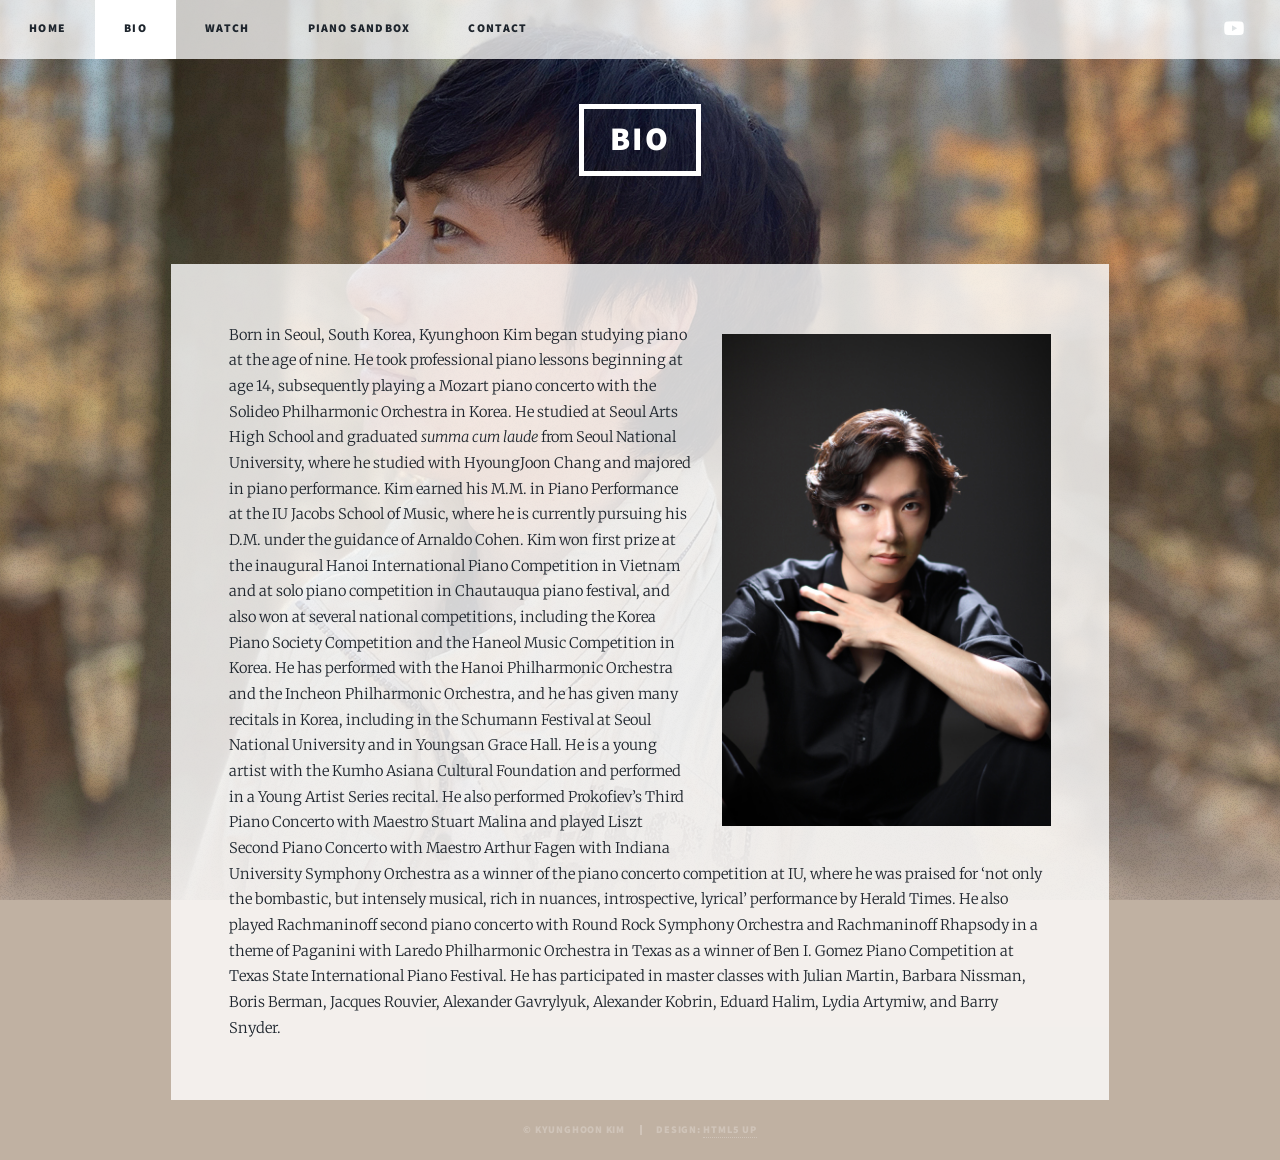
==== commit 878ec8d1: "Add files via upload" ====
--- a/about.html
+++ b/about.html
@@ -32,7 +32,7 @@
 							<li><a href="contact.html">Contact</a></li>
 						</ul>
 						<ul class="icons">
-							<li><a href="https://www.youtube.com/channel/UCu538ocKwrtYhFXIaU8m_xA" class="icon brands fa-youtube"><span class="label">YouTube</span></a></li>
+							<li><a href="https://www.youtube.com/channel/UCu538ocKwrtYhFXIaU8m_xA" class="icon brands fa-youtube" target="_blank"><span class="label">YouTube</span></a></li>
 						</ul>
 					</nav>
 
--- a/assets/css/main.css
+++ b/assets/css/main.css
@@ -19,7 +19,7 @@
 footer, header, hgroup, menu, nav, output, ruby,
 section, summary, time, mark, audio, video {
 	margin: 0;
-	padding: 0;
+	padding: 0; 
 	border: 0;
 	font-size: 100%;
 	font: inherit;
@@ -3256,6 +3256,7 @@
 		position: relative;
 		z-index: 1;
 		overflow: hidden;
+		height: 100%;
 	}
 
 		#wrapper > .bg {
@@ -3272,6 +3273,10 @@
 			background-attachment: scroll,								scroll,														scroll;
 			z-index: -1;
 		}
+
+#home > .bg {
+	background-image: ;
+}
 
 			#wrapper > .bg.fixed {
 				position: fixed;
@@ -3317,9 +3322,9 @@
 	#intro {
 		color: #ffffff;
 		padding: 8rem 4rem 0rem 4rem ; /* changed padding to make text more towards the bottom */
-		-moz-align-items: center;
-		-webkit-align-items: center;
-		-ms-align-items: center;
+		-moz-align-items: flex-end;
+		-webkit-align-items: flex-end;
+		-ms-align-items: flex-end;
 		align-items: flex-end; /* this makes text go to the right */
 		display: -moz-flex;
 		display: -webkit-flex;
@@ -3339,9 +3344,8 @@
 		transition: opacity 1s ease, transform 1s ease;
 		position: relative;
 		cursor: default;
-		text-align: center;
 		z-index: 1;
-		min-height: 80vh;
+		min-height: 75vh;
 	}
 
 		#intro input, #intro select, #intro textarea {
@@ -3980,6 +3984,23 @@
 
 		}
 
+/* scalable video code */
+.video-container {
+	position:relative;
+	padding-bottom:56.25%;
+	padding-top:30px;
+	height:0;
+	overflow:hidden;
+}
+
+.video-container iframe, .video-container object, .video-container embed {
+	position:absolute;
+	top:0;
+	left:0;
+	width:100%;
+	height:100%;
+}
+
 /* Footer */
 
 	#footer {
@@ -4417,10 +4438,12 @@
 
 		}
 
+
+
 	#copyright {
 		color: #ffffff;
 		position: relative;
-		bottom: -25px;
+		text-align: center;
 		align-self: flex-end;
 		color: rgba(255, 255, 255, 0.25);
 		cursor: default;
@@ -4429,13 +4452,20 @@
 		font-weight: 900;
 		letter-spacing: 0.075em;
 		line-height: 1.5;
-		text-align: center;
 		text-transform: uppercase;
-		margin: auto;
-		width: calc(100% - 4rem);
-		max-width: 72rem;
+		margin: 0px;
+		width: 100%;
+		padding: 1.5rem;
+/*		max-width: 72rem;*/
 		z-index: 2;
 	}
+
+#indexfooter {
+	position: absolute;
+	bottom: 15px;
+	text-align: center;
+	width: 100%;
+}
 
 		#copyright input, #copyright select, #copyright textarea {
 			color: #ffffff;
@@ -4500,7 +4530,7 @@
 		@media screen and (max-width: 1280px) {
 
 			#copyright {
-				margin: 4rem auto;
+				margin: /* 4rem */auto;
 			}
 
 		}
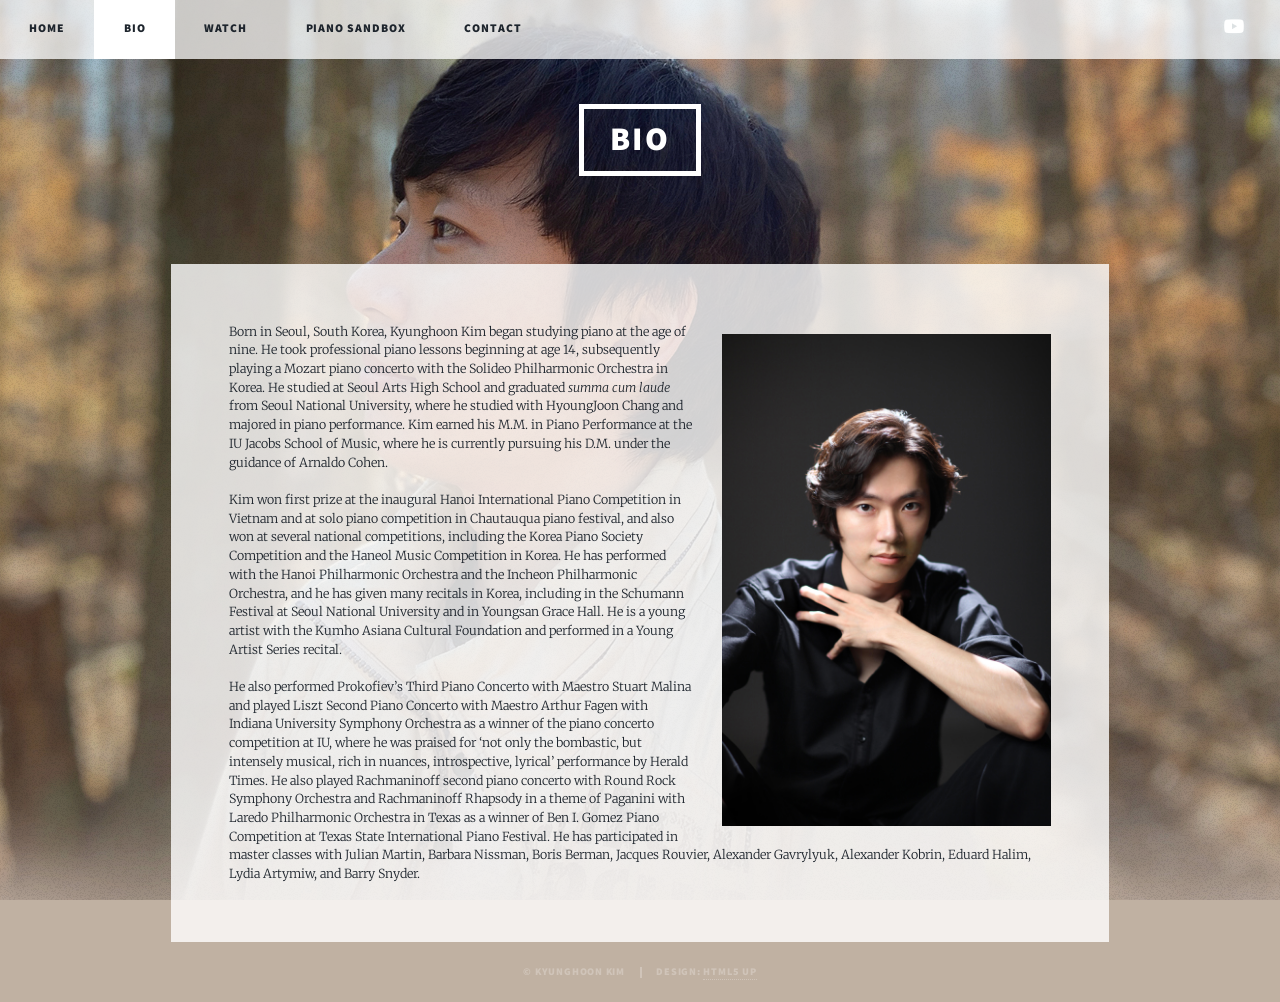
==== commit d750b130: "Add files via upload" ====
--- a/about.html
+++ b/about.html
@@ -9,8 +9,11 @@
 		<title>bio | kyunghoon kim</title>
 		<meta charset="utf-8" />
 		<meta name="viewport" content="width=device-width, initial-scale=1, user-scalable=no" />
+		<meta name="description" content="Kyunghoon Kim - pianist, educator, arranger, YouTube creator">
 		<link rel="stylesheet" href="assets/css/main.css" />
 		<noscript><link rel="stylesheet" href="assets/css/noscript.css" /></noscript>
+		<link rel="icon" type="image/x-icon" href="myfavicon.ico">
+		<link rel="shortcut icon" type="image/x-icon" href="myfavicon.ico">
 	</head>
 	<body class="is-preload">
 
@@ -38,7 +41,9 @@
 
 			  <div id="main">
 						<section class="post">
-							<p><p></p><span class="image right"><img src="images/headshot1.jpg"></span>Born in Seoul, South Korea, Kyunghoon Kim began studying piano at the age of nine. He took professional piano lessons beginning at age 14, subsequently playing a Mozart piano concerto with the Solideo Philharmonic Orchestra in Korea. He studied at Seoul Arts High School and graduated <i>summa cum laude</i> from Seoul National University, where he studied with HyoungJoon Chang and majored in piano performance. Kim earned his M.M. in Piano Performance at the IU Jacobs School of Music, where he is currently pursuing his D.M. under the guidance of Arnaldo Cohen. Kim won first prize at the inaugural Hanoi International Piano Competition in Vietnam and at solo piano competition in Chautauqua piano festival, and also won at several national competitions, including the Korea Piano Society Competition and the Haneol Music Competition in Korea. He has performed with the Hanoi Philharmonic Orchestra and the Incheon Philharmonic Orchestra, and he has given many recitals in Korea, including in the Schumann Festival at Seoul National University and in Youngsan Grace Hall. He is a young artist with the Kumho Asiana Cultural Foundation and performed in a Young Artist Series recital. He also performed Prokofiev’s Third Piano Concerto with Maestro Stuart Malina and played Liszt Second Piano Concerto with Maestro Arthur Fagen with Indiana University Symphony Orchestra as a winner of the piano concerto competition at IU, where he was praised for ‘not only the bombastic, but intensely musical, rich in nuances, introspective, lyrical’ performance by Herald Times. He also played Rachmaninoff second piano concerto with Round Rock Symphony Orchestra and Rachmaninoff Rhapsody in a theme of Paganini with Laredo Philharmonic Orchestra in Texas as a winner of Ben I. Gomez Piano Competition at Texas State International Piano Festival. He has participated in master classes with Julian Martin, Barbara Nissman, Boris Berman, Jacques Rouvier, Alexander Gavrylyuk, Alexander Kobrin, Eduard Halim, Lydia Artymiw, and Barry Snyder.</p>
+							<p><p></p><span class="image right"><img src="images/headshot1.jpg"></span>Born in Seoul, South Korea, Kyunghoon Kim began studying piano at the age of nine. He took professional piano lessons beginning at age 14, subsequently playing a Mozart piano concerto with the Solideo Philharmonic Orchestra in Korea. He studied at Seoul Arts High School and graduated <i>summa cum laude</i> from Seoul National University, where he studied with HyoungJoon Chang and majored in piano performance. Kim earned his M.M. in Piano Performance at the IU Jacobs School of Music, where he is currently pursuing his D.M. under the guidance of Arnaldo Cohen. 
+							<br></br>Kim won first prize at the inaugural Hanoi International Piano Competition in Vietnam and at solo piano competition in Chautauqua piano festival, and also won at several national competitions, including the Korea Piano Society Competition and the Haneol Music Competition in Korea. He has performed with the Hanoi Philharmonic Orchestra and the Incheon Philharmonic Orchestra, and he has given many recitals in Korea, including in the Schumann Festival at Seoul National University and in Youngsan Grace Hall. He is a young artist with the Kumho Asiana Cultural Foundation and performed in a Young Artist Series recital. 
+				  <br></br>He also performed Prokofiev’s Third Piano Concerto with Maestro Stuart Malina and played Liszt Second Piano Concerto with Maestro Arthur Fagen with Indiana University Symphony Orchestra as a winner of the piano concerto competition at IU, where he was praised for ‘not only the bombastic, but intensely musical, rich in nuances, introspective, lyrical’ performance by Herald Times. He also played Rachmaninoff second piano concerto with Round Rock Symphony Orchestra and Rachmaninoff Rhapsody in a theme of Paganini with Laredo Philharmonic Orchestra in Texas as a winner of Ben I. Gomez Piano Competition at Texas State International Piano Festival. He has participated in master classes with Julian Martin, Barbara Nissman, Boris Berman, Jacques Rouvier, Alexander Gavrylyuk, Alexander Kobrin, Eduard Halim, Lydia Artymiw, and Barry Snyder.</p>
 						</section>
 					</div> 
 
--- a/assets/css/main.css
+++ b/assets/css/main.css
@@ -25,6 +25,10 @@
 	font: inherit;
 	vertical-align: baseline;}
 
+html, body {
+	height: 100%;
+}
+
 article, aside, details, figcaption, figure,
 footer, header, hgroup, menu, nav, section {
 	display: block;}
@@ -149,8 +153,8 @@
 	body, input, select, textarea {
 		font-family: "Merriweather", Georgia, serif;
 		font-weight: 300;
-		font-size: 1rem;
-		line-height: 1.75;
+		font-size: 0.85rem;
+		line-height: 1.50;
 	}
 
 	a {
@@ -3255,7 +3259,7 @@
 		transition: opacity 0.5s ease;
 		position: relative;
 		z-index: 1;
-		overflow: hidden;
+/*		overflow: hidden;*/
 		height: 100%;
 	}
 
@@ -3265,18 +3269,18 @@
 			left: 0;
 			width: 100%;
 			height: 100%;
-			background-color: #C0B1A2;
+			background-color: #c4b6a9;
 			background-image: url("../../images/overlay.png"), linear-gradient(0deg, rgba(0, 0, 0, 0.1), rgba(0, 0, 0, 0.1)), url("../../images/bg.JPG");
 			background-size: auto,								auto,														100% auto;
 			background-position: center,								center,														top center;
-			background-repeat: repeat,								no-repeat,													no-repeat;
+			background-repeat: repeat,	no-repeat,													no-repeat;
 			background-attachment: scroll,								scroll,														scroll;
 			z-index: -1;
 		}
 
-#home > .bg {
+/*#home > .bg {
 	background-image: ;
-}
+}*/
 
 			#wrapper > .bg.fixed {
 				position: fixed;
@@ -3312,7 +3316,7 @@
 		@media screen and (orientation: portrait) {
 
 			#wrapper > .bg {
-				background-size: auto,								auto,														auto 175%;
+				background-size: auto,								auto,														150% auto;
 			}
 
 		}
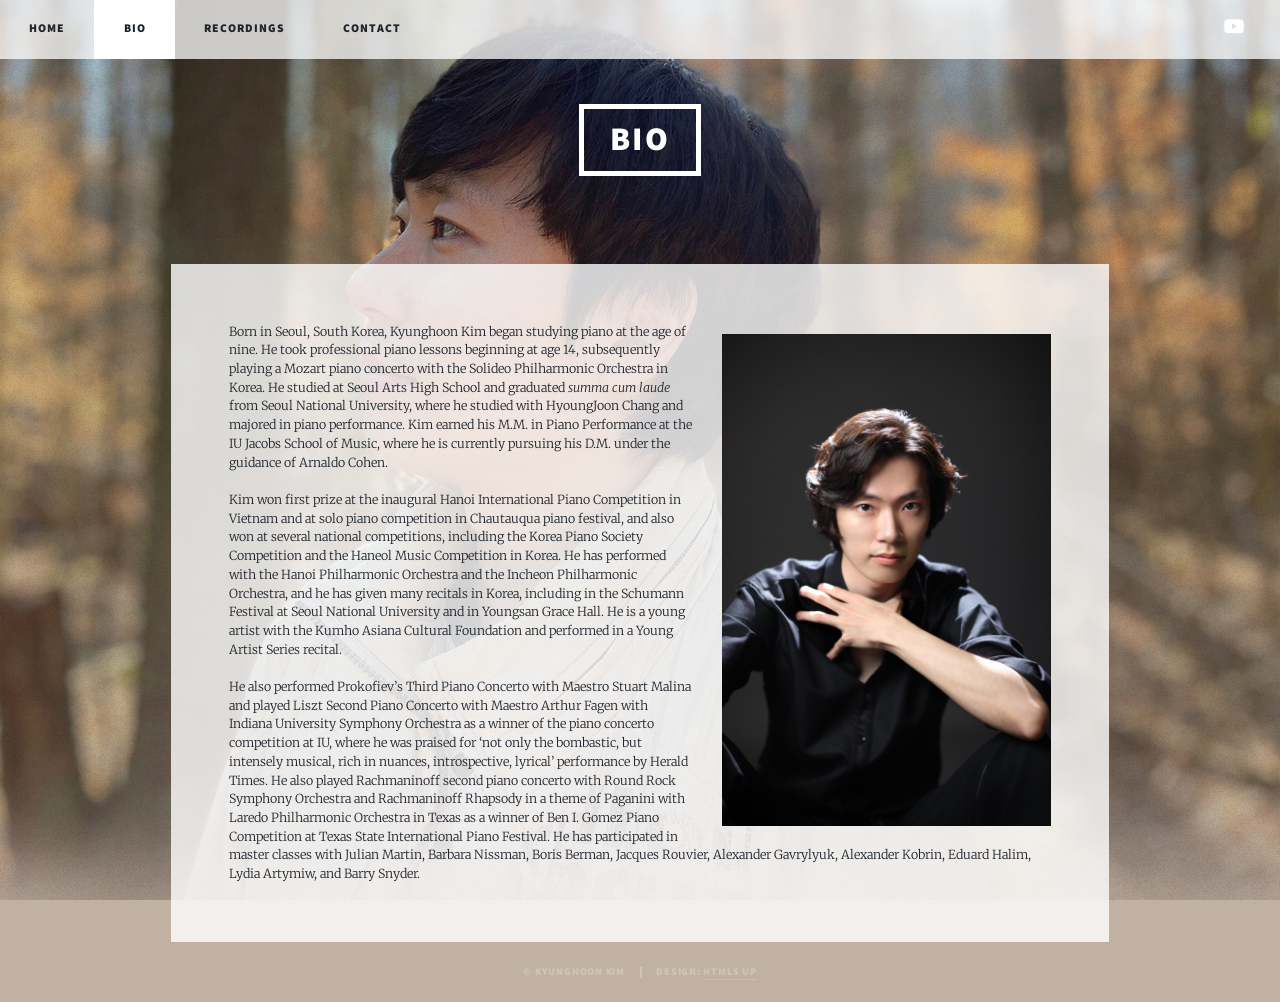
==== commit 5d99a35b: "Add files via upload" ====
--- a/about.html
+++ b/about.html
@@ -30,8 +30,7 @@
 						<ul class="links">
 							<li><a href="index.html">Home</a></li>
 							<li class="active"><a href="about.html">Bio</a></li>
-							<li><a href="watch.html">Watch</a></li>
-							<li><a href="pianosandbox.html">Piano Sandbox</a></li>
+							<li><a href="recordings.html">Recordings</a></li>
 							<li><a href="contact.html">Contact</a></li>
 						</ul>
 						<ul class="icons">
--- a/assets/css/main.css
+++ b/assets/css/main.css
@@ -2242,15 +2242,17 @@
 /* Form */
 
 .formContainer {
+	margin: 0;
+	padding: 0;
 	display: flex;
 	flex-direction: row;
 
 }
 
 .formHolder {
-	width: 50%;
+	width: 60%;
 	flex-grow: 1;
-	padding: 4rem 2rem 0 2rem;
+	padding: 2rem 2rem 0 2rem;
 	
 }
 
@@ -2262,16 +2264,35 @@
 }
 
 .imageHolder {
-	max-width: 40%; 
+	max-width: 40%;
 	vertical-align: middle;
-	padding: 0;
+	padding-top: 4rem;
 	margin: 0;
 	flex-grow: 1;
-	padding-top: 2rem;
 }
 
 .imageHolder > img {
 	width: 100%;
+	height: auto;
+}
+
+/* To make the image div wrap underneath */
+@media screen and (max-width: 700px) {
+    .formContainer {
+        display: flex;
+		flex-direction: column;
+    }
+	
+	.formHolder {
+		width: 100%;
+	}
+	
+	.imageHolder {
+		padding-top: 0rem;
+		margin: 0;
+		max-width: 80%;
+		align-self: center;
+	}
 }
 
 	form {
